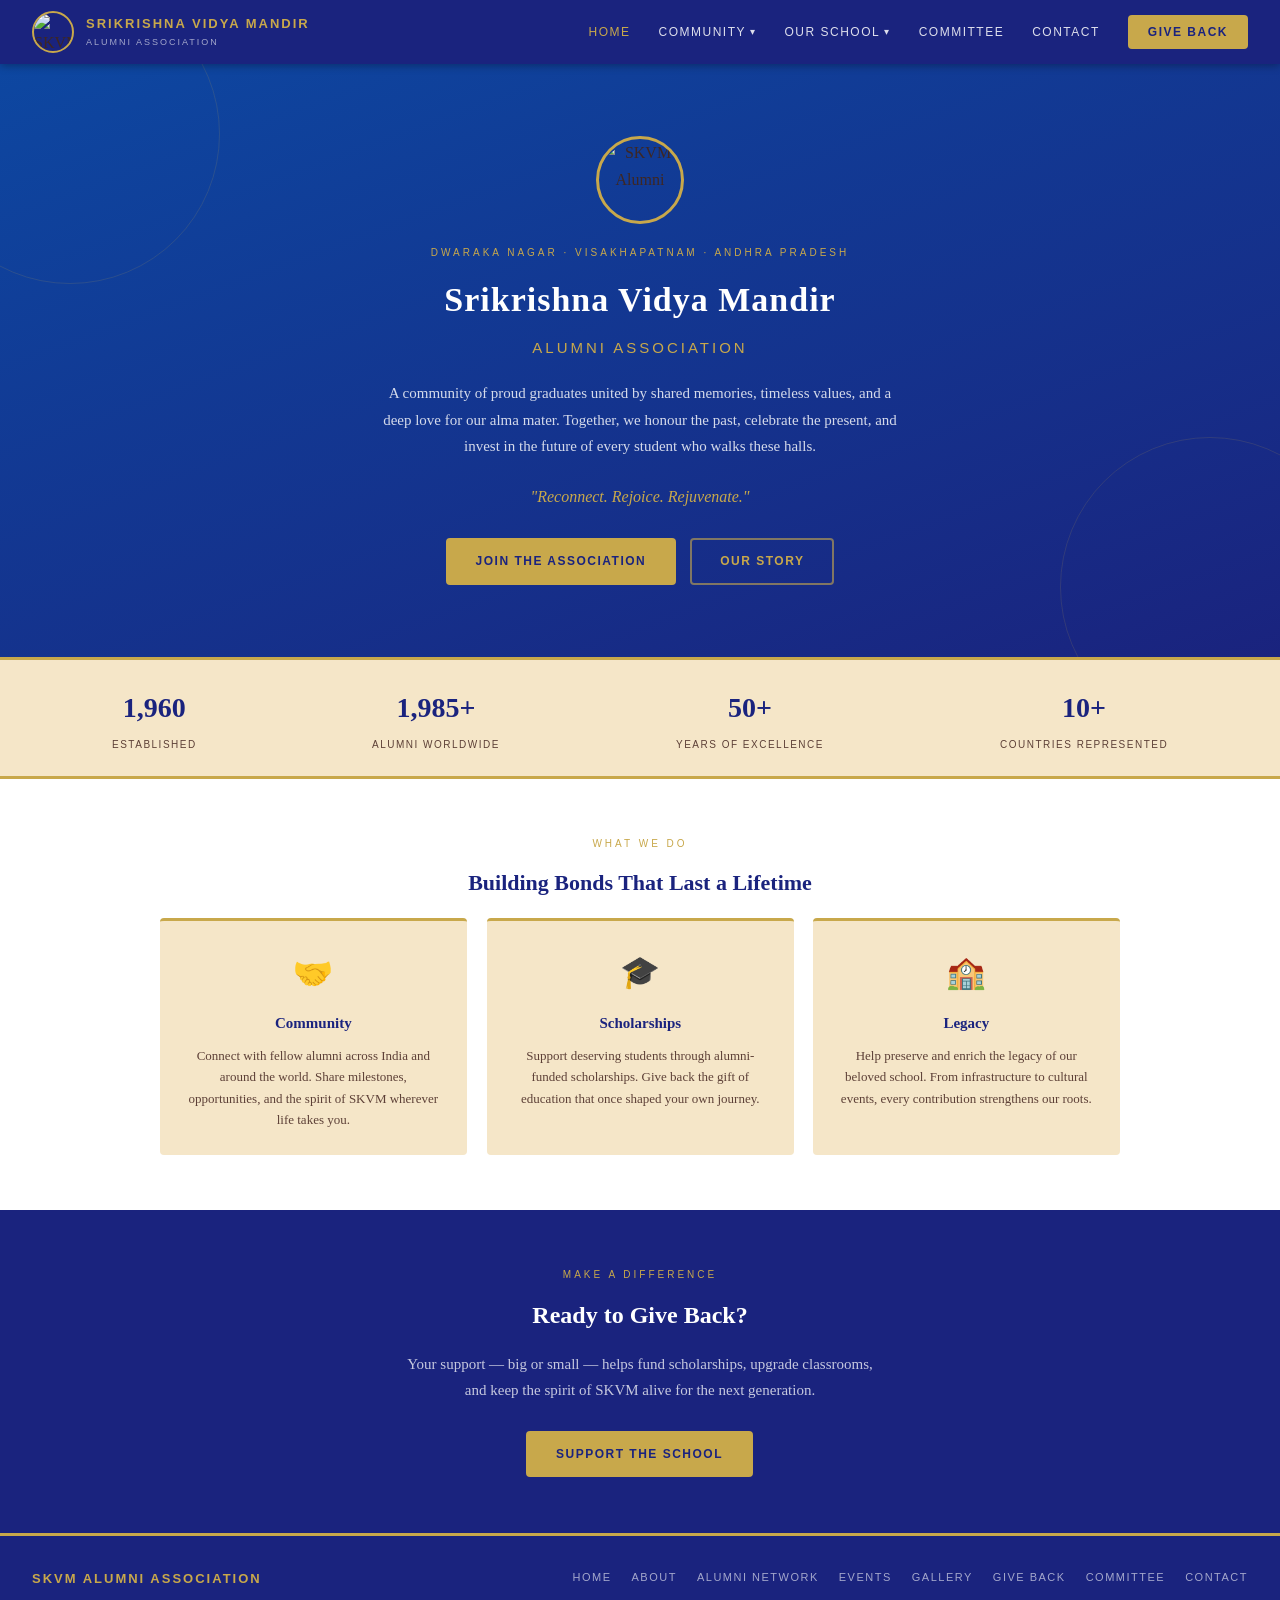
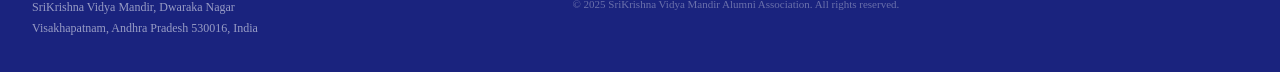
==== index.html @ de0a8acf "discussed changes." ====
<!DOCTYPE html>
<html lang="en">
<head>
  <meta charset="UTF-8">
  <meta name="viewport" content="width=device-width, initial-scale=1.0">
  <title>SKVM Alumni Association | SriKrishna Vidya Mandir</title>
  <meta name="description" content="Official alumni association of Sri T.V.S. Rao SriKrishna Vidya Mandir, Visakhapatnam. Reconnect. Rejoice. Rejuvenate.">
  <link rel="stylesheet" href="css/style.css">
</head>
<body>

  <!-- Navbar -->
  <nav class="navbar">
    <div class="navbar__brand">
      <img src="assets/logo.png" alt="SKVM Alumni Logo" class="navbar__logo">
      <div class="navbar__title">
        <span class="navbar__title-main">Srikrishna Vidya Mandir</span>
        <span class="navbar__title-sub">Alumni Association</span>
      </div>
    </div>
    <input type="checkbox" id="nav-toggle" class="navbar__toggle" hidden>
    <label for="nav-toggle" class="navbar__hamburger" aria-label="Menu">
      <span></span><span></span><span></span>
    </label>
    <div class="navbar__links">
      <a href="index.html" class="active">Home</a>

      <!-- Community dropdown -->
      <div class="navbar__dropdown">
        <input type="checkbox" id="dd-community" class="navbar__dd-toggle" hidden>
        <label for="dd-community" class="navbar__dd-label">Community <span class="navbar__caret">▾</span></label>
        <div class="navbar__dd-menu">
          <a href="alumni-network.html">Alumni Network</a>
          <a href="events.html">Events</a>
        </div>
      </div>

      <!-- Our School dropdown -->
      <div class="navbar__dropdown">
        <input type="checkbox" id="dd-school" class="navbar__dd-toggle" hidden>
        <label for="dd-school" class="navbar__dd-label">Our School <span class="navbar__caret">▾</span></label>
        <div class="navbar__dd-menu">
          <a href="about.html">About Us</a>
          <a href="gallery.html">Gallery</a>
        </div>
      </div>

      <a href="committee.html">Committee</a>
      <a href="contact.html">Contact</a>
      <a href="give-back.html" class="navbar__cta">Give Back</a>
    </div>
  </nav>

  <!-- Hero -->
  <section class="hero">
    <img src="assets/logo.png" alt="SKVM Alumni" class="hero__logo">
    <p class="hero__eyebrow">Dwaraka Nagar · Visakhapatnam · Andhra Pradesh</p>
    <h1 class="hero__title">Srikrishna Vidya Mandir</h1>
    <p class="hero__subtitle">Alumni Association</p>
    <p class="hero__body">
      A community of proud graduates united by shared memories, timeless values, and a deep love for our alma mater.
      Together, we honour the past, celebrate the present, and invest in the future of every student who walks these halls.
    </p>
    <p class="hero__tagline">"Reconnect. Rejoice. Rejuvenate."</p>
    <div class="hero__actions">
      <a href="https://forms.gle/xMCXPgRFV3sUrJn76" target="_blank" rel="noopener noreferrer" class="btn btn--gold">Join the Association</a>
      <a href="about.html" class="btn btn--outline">Our Story</a>
    </div>
  </section>

  <!-- Stats Bar -->
  <div class="stats-bar" data-anim-stagger="90">
    <div class="stats-bar__item">
      <div class="stats-bar__number" data-count>1975</div>
      <div class="stats-bar__label">Established</div>
    </div>
    <div class="stats-bar__item">
      <div class="stats-bar__number" data-count>2000+</div>
      <div class="stats-bar__label">Alumni Worldwide</div>
    </div>
    <div class="stats-bar__item">
      <div class="stats-bar__number" data-count>50+</div>
      <div class="stats-bar__label">Years of Excellence</div>
    </div>
    <div class="stats-bar__item">
      <div class="stats-bar__number" data-count>10+</div>
      <div class="stats-bar__label">Countries Represented</div>
    </div>
  </div>

  <!-- Feature Cards -->
  <section class="section section--white">
    <p class="section__eyebrow" style="text-align:center;" data-anim>What We Do</p>
    <h2 class="section__title" style="text-align:center; max-width:none;" data-anim>Building Bonds That Last a Lifetime</h2>
    <div class="cards-grid cards-grid--3" style="max-width:960px; margin:0 auto;" data-anim-stagger="100">
      <div class="card" style="text-align:center;">
        <div class="card__icon">🤝</div>
        <h3 class="card__title">Community</h3>
        <p class="card__body">Connect with fellow alumni across India and around the world. Share milestones, opportunities, and the spirit of SKVM wherever life takes you.</p>
      </div>
      <div class="card" style="text-align:center;">
        <div class="card__icon">🎓</div>
        <h3 class="card__title">Scholarships</h3>
        <p class="card__body">Support deserving students through alumni-funded scholarships. Give back the gift of education that once shaped your own journey.</p>
      </div>
      <div class="card" style="text-align:center;">
        <div class="card__icon">🏫</div>
        <h3 class="card__title">Legacy</h3>
        <p class="card__body">Help preserve and enrich the legacy of our beloved school. From infrastructure to cultural events, every contribution strengthens our roots.</p>
      </div>
    </div>
  </section>

  <!-- Call to Action Banner -->
  <section class="section section--navy" style="text-align:center;" data-anim-stagger="80">
    <p class="hero__eyebrow" style="margin-bottom:12px;">Make a Difference</p>
    <h2 style="color:#fff; font-size:24px; margin-bottom:16px;">Ready to Give Back?</h2>
    <p style="color:rgba(255,255,255,0.75); max-width:480px; margin:0 auto 28px; font-size:15px;">
      Your support — big or small — helps fund scholarships, upgrade classrooms, and keep the spirit of SKVM alive for the next generation.
    </p>
    <a href="give-back.html" class="btn btn--gold">Support the School</a>
  </section>

  <!-- Footer -->
  <footer class="footer">
    <div>
      <div class="footer__brand-name">SKVM Alumni Association</div>
      <div class="footer__address">
        SriKrishna Vidya Mandir, Dwaraka Nagar<br>
        Visakhapatnam, Andhra Pradesh 530016, India
      </div>
    </div>
    <div>
      <div class="footer__links">
        <a href="index.html">Home</a>
        <a href="about.html">About</a>
        <a href="alumni-network.html">Alumni Network</a>
        <a href="events.html">Events</a>
        <a href="gallery.html">Gallery</a>
        <a href="give-back.html">Give Back</a>
        <a href="committee.html">Committee</a>
        <a href="contact.html">Contact</a>
      </div>
      <div class="footer__copy">© 2025 SriKrishna Vidya Mandir Alumni Association. All rights reserved.</div>
    </div>
  </footer>

  <script src="assets/animate.js" defer></script>
</body>
</html>
---- css/style.css ----
/* SKVM Alumni Association — Shared Stylesheet */

/* ── Reset & Base ── */
*, *::before, *::after { box-sizing: border-box; margin: 0; padding: 0; }

html { font-size: 16px; scroll-behavior: smooth; }

body {
  font-family: Georgia, 'Times New Roman', serif;
  color: #3e2723;
  background: #fff;
  line-height: 1.7;
}

img { max-width: 100%; display: block; }
a { text-decoration: none; color: inherit; }
ul { list-style: none; }

/* ── Design Tokens ── */
:root {
  --blue-dark:  #1a237e;
  --blue-mid:   #0d47a1;
  --gold:       #c8a84b;
  --parchment:  #f5e6c8;
  --brown:      #3e2723;
  --brown-mid:  #5d4037;
  --white:      #ffffff;
  --nav-font:   'Trebuchet MS', Arial, sans-serif;
}

/* ── Navbar ── */
.navbar {
  background: var(--blue-dark);
  padding: 0 32px;
  height: 64px;
  display: flex;
  align-items: center;
  justify-content: space-between;
  position: sticky;
  top: 0;
  z-index: 100;
  box-shadow: 0 2px 8px rgba(0,0,0,0.3);
}

.navbar__brand {
  display: flex;
  align-items: center;
  gap: 12px;
}

.navbar__logo {
  width: 42px;
  height: 42px;
  border-radius: 50%;
  border: 2px solid var(--gold);
  object-fit: cover;
}

.navbar__title {
  display: flex;
  flex-direction: column;
}

.navbar__title-main {
  font-family: var(--nav-font);
  font-weight: 800;
  font-size: 13px;
  letter-spacing: 2px;
  text-transform: uppercase;
  color: var(--gold);
}

.navbar__title-sub {
  font-family: var(--nav-font);
  font-size: 9px;
  letter-spacing: 2px;
  text-transform: uppercase;
  color: rgba(255,255,255,0.6);
}

.navbar__links {
  display: flex;
  align-items: center;
  gap: 28px;
}

.navbar__links a {
  font-family: var(--nav-font);
  font-size: 12px;
  letter-spacing: 1.5px;
  text-transform: uppercase;
  color: rgba(255,255,255,0.85);
  transition: color 0.2s;
}

.navbar__links a:hover,
.navbar__links a.active {
  color: var(--gold);
}

.navbar__cta {
  background: var(--gold);
  color: var(--blue-dark) !important;
  padding: 7px 20px;
  border-radius: 4px;
  font-weight: 700 !important;
}

.navbar__cta:hover {
  background: #d4b05a;
  color: var(--blue-dark) !important;
}

/* ── Navbar Dropdowns (desktop) ── */
.navbar__dropdown {
  position: relative;
  display: flex;
  align-items: center;
}

.navbar__dd-toggle { display: none; }

.navbar__dd-label {
  font-family: var(--nav-font);
  font-size: 12px;
  letter-spacing: 1.5px;
  text-transform: uppercase;
  color: rgba(255,255,255,0.85);
  cursor: pointer;
  display: flex;
  align-items: center;
  gap: 4px;
  transition: color 0.2s;
  user-select: none;
}

.navbar__dd-label:hover,
.navbar__dd-label--active {
  color: var(--gold);
}

.navbar__caret {
  font-size: 10px;
  transition: transform 0.2s;
}

.navbar__dd-menu {
  display: none;
  position: absolute;
  top: 100%;
  left: 50%;
  transform: translateX(-50%);
  background: transparent;
  padding-top: 16px;
  z-index: 200;
  min-width: 160px;
}

.navbar__dd-menu::before {
  content: '';
  position: absolute;
  top: 16px;
  left: 0;
  right: 0;
  bottom: 0;
  background: var(--blue-dark);
  border: 1px solid rgba(200,168,75,0.25);
  border-radius: 6px;
  box-shadow: 0 8px 24px rgba(0,0,0,0.4);
  z-index: -1;
}

.navbar__dd-menu a {
  display: block;
  padding: 10px 20px;
  font-family: var(--nav-font);
  font-size: 12px;
  letter-spacing: 1px;
  text-transform: uppercase;
  color: rgba(255,255,255,0.85) !important;
  transition: background 0.15s, color 0.15s;
  white-space: nowrap;
}

.navbar__dd-menu a:hover {
  background: rgba(200,168,75,0.12);
  color: var(--gold) !important;
}

/* Show dropdown on hover (desktop) */
.navbar__dropdown:hover .navbar__dd-menu {
  display: block;
}

.navbar__dropdown:hover .navbar__caret {
  transform: rotate(180deg);
}

/* CSS-only hamburger */
.navbar__toggle { display: none; }
.navbar__hamburger {
  display: none;
  flex-direction: column;
  gap: 5px;
  cursor: pointer;
}
.navbar__hamburger span {
  display: block;
  width: 24px;
  height: 2px;
  background: var(--gold);
  border-radius: 2px;
  transition: all 0.3s;
}

/* ── Page Hero ── */
.hero {
  background: linear-gradient(160deg, var(--blue-mid) 0%, var(--blue-dark) 100%);
  padding: 72px 32px;
  text-align: center;
  position: relative;
  overflow: hidden;
}

/* Mandala corner decorations */
.hero::before,
.hero::after {
  content: '';
  position: absolute;
  border-radius: 50%;
  border: 1px solid rgba(200,168,75,0.15);
}
.hero::before {
  width: 300px; height: 300px;
  top: -80px; left: -80px;
}
.hero::after {
  width: 300px; height: 300px;
  bottom: -80px; right: -80px;
}

.hero__logo {
  width: 88px;
  height: 88px;
  border-radius: 50%;
  border: 3px solid var(--gold);
  margin: 0 auto 20px;
  object-fit: cover;
}

.hero__eyebrow {
  font-family: var(--nav-font);
  font-size: 10px;
  letter-spacing: 3px;
  text-transform: uppercase;
  color: var(--gold);
  margin-bottom: 10px;
}

.hero__title {
  font-size: clamp(22px, 4vw, 34px);
  font-weight: 900;
  color: #fff;
  letter-spacing: 1px;
  margin-bottom: 6px;
}

.hero__subtitle {
  font-family: var(--nav-font);
  font-size: 15px;
  letter-spacing: 3px;
  text-transform: uppercase;
  color: var(--gold);
  margin-bottom: 20px;
}

.hero__body {
  color: rgba(255,255,255,0.82);
  font-size: 15px;
  max-width: 520px;
  margin: 0 auto 24px;
  line-height: 1.75;
}

.hero__tagline {
  font-style: italic;
  color: var(--gold);
  font-size: 16px;
  margin-bottom: 28px;
}

.hero__actions {
  display: flex;
  justify-content: center;
  gap: 14px;
  flex-wrap: wrap;
}

/* Page sub-hero (inner pages) */
.page-hero {
  background: linear-gradient(90deg, var(--blue-mid) 0%, var(--blue-dark) 100%);
  padding: 48px 32px;
  text-align: center;
  position: relative;
  overflow: hidden;
}
.page-hero::before {
  content: '';
  position: absolute;
  width: 200px; height: 200px;
  border-radius: 50%;
  border: 1px solid rgba(200,168,75,0.12);
  top: -60px; right: -60px;
}
.page-hero__eyebrow {
  font-family: var(--nav-font);
  font-size: 10px;
  letter-spacing: 3px;
  text-transform: uppercase;
  color: var(--gold);
  margin-bottom: 10px;
}
.page-hero__title {
  font-size: 28px;
  font-weight: 900;
  color: #fff;
}
.page-hero__subtitle {
  color: rgba(255,255,255,0.7);
  font-size: 14px;
  margin-top: 8px;
}

/* ── Buttons ── */
.btn {
  display: inline-block;
  font-family: var(--nav-font);
  font-size: 12px;
  letter-spacing: 1.5px;
  text-transform: uppercase;
  padding: 11px 28px;
  border-radius: 4px;
  font-weight: 700;
  cursor: pointer;
  transition: opacity 0.2s, background 0.2s;
}
.btn--gold {
  background: var(--gold);
  color: var(--blue-dark);
  border: 2px solid var(--gold);
}
.btn--gold:hover { background: #d4b05a; border-color: #d4b05a; }
.btn--outline {
  background: transparent;
  color: var(--gold);
  border: 2px solid rgba(200,168,75,0.6);
}
.btn--outline:hover { border-color: var(--gold); }
.btn--navy {
  background: var(--blue-dark);
  color: var(--gold);
  border: 2px solid var(--blue-dark);
}

/* ── Gold Divider ── */
.gold-divider {
  border: none;
  border-top: 3px solid var(--gold);
  margin: 0;
}

/* ── Stats Bar ── */
.stats-bar {
  background: var(--parchment);
  border-top: 3px solid var(--gold);
  border-bottom: 3px solid var(--gold);
  padding: 24px 32px;
  display: flex;
  justify-content: space-around;
  text-align: center;
  flex-wrap: wrap;
  gap: 16px;
}
.stats-bar__item {}
.stats-bar__number {
  font-size: 28px;
  font-weight: 800;
  color: var(--blue-dark);
  font-family: Georgia, serif;
}
.stats-bar__label {
  font-family: var(--nav-font);
  font-size: 10px;
  letter-spacing: 1.5px;
  text-transform: uppercase;
  color: var(--brown-mid);
  margin-top: 4px;
}

/* ── Section wrapper ── */
.section {
  padding: 56px 32px;
}
.section--parchment { background: var(--parchment); }
.section--white { background: var(--white); }
.section--navy { background: var(--blue-dark); }

.section__eyebrow {
  font-family: var(--nav-font);
  font-size: 10px;
  letter-spacing: 3px;
  text-transform: uppercase;
  color: var(--gold);
  margin-bottom: 12px;
}
.section__title {
  font-size: 22px;
  font-weight: 800;
  color: var(--blue-dark);
  margin-bottom: 16px;
}
.section__intro {
  color: var(--brown);
  font-size: 15px;
  max-width: 640px;
  margin-bottom: 32px;
  line-height: 1.75;
}

/* ── Cards ── */
.cards-grid {
  display: grid;
  gap: 20px;
}
.cards-grid--3 { grid-template-columns: repeat(3, 1fr); }
.cards-grid--2 { grid-template-columns: repeat(2, 1fr); }
.cards-grid--4 { grid-template-columns: repeat(4, 1fr); }

.card {
  background: var(--parchment);
  border-top: 3px solid var(--gold);
  border-radius: 4px;
  padding: 24px;
}
.card--white { background: var(--white); }
.card--navy  { background: var(--blue-dark); }

.card__icon { font-size: 32px; margin-bottom: 12px; }
.card__title {
  font-size: 15px;
  font-weight: 700;
  color: var(--blue-dark);
  margin-bottom: 8px;
}
.card--navy .card__title { color: var(--gold); }
.card__body {
  font-size: 13px;
  line-height: 1.65;
  color: var(--brown-mid);
}
.card--navy .card__body { color: rgba(255,255,255,0.8); }

/* Info card (small stat card) */
.info-card {
  background: var(--white);
  border-left: 3px solid var(--gold);
  padding: 14px 16px;
  border-radius: 2px;
}
.info-card__label {
  font-family: var(--nav-font);
  font-size: 9px;
  letter-spacing: 2px;
  text-transform: uppercase;
  color: var(--gold);
  margin-bottom: 6px;
}
.info-card__value {
  font-size: 15px;
  font-weight: 700;
  color: var(--blue-dark);
}

/* ── Two-col layout ── */
.two-col {
  display: grid;
  grid-template-columns: 1fr 1fr;
  gap: 40px;
  align-items: start;
}
.four-mini {
  display: grid;
  grid-template-columns: 1fr 1fr;
  gap: 12px;
}

/* ── Donation tiers ── */
.tier-card {
  border: 2px solid var(--gold);
  border-radius: 6px;
  padding: 28px 20px;
  text-align: center;
  background: var(--white);
}
.tier-card--featured {
  background: var(--blue-dark);
}
.tier-card__amount {
  font-size: 28px;
  font-weight: 800;
  color: var(--blue-dark);
  font-family: Georgia, serif;
}
.tier-card--featured .tier-card__amount { color: var(--gold); }
.tier-card__desc {
  font-size: 13px;
  color: var(--brown-mid);
  margin-top: 6px;
}
.tier-card--featured .tier-card__desc { color: rgba(255,255,255,0.75); }
.tier-card__badge {
  display: inline-block;
  background: var(--gold);
  color: var(--blue-dark);
  font-family: var(--nav-font);
  font-size: 9px;
  letter-spacing: 1.5px;
  text-transform: uppercase;
  padding: 3px 10px;
  border-radius: 20px;
  font-weight: 700;
  margin-bottom: 12px;
}

/* ── Contact Form ── */
.form { display: flex; flex-direction: column; gap: 14px; }
.form__group { display: flex; flex-direction: column; gap: 6px; }
.form__label {
  font-family: var(--nav-font);
  font-size: 10px;
  letter-spacing: 2px;
  text-transform: uppercase;
  color: var(--gold);
}
.form__input,
.form__textarea {
  background: var(--white);
  border: 1.5px solid var(--gold);
  border-radius: 4px;
  padding: 10px 14px;
  font-family: Georgia, serif;
  font-size: 14px;
  color: var(--brown);
  outline: none;
  transition: border-color 0.2s;
}
.form__input:focus,
.form__textarea:focus { border-color: var(--blue-dark); }
.form__textarea { height: 120px; resize: vertical; }

/* ── Address block ── */
.address-block {
  display: flex;
  flex-direction: column;
  gap: 12px;
}
.address-block__item {
  display: flex;
  gap: 12px;
  align-items: flex-start;
  font-size: 14px;
  color: var(--brown);
  line-height: 1.6;
}
.address-block__icon {
  font-size: 18px;
  flex-shrink: 0;
  margin-top: 1px;
}

/* ── Footer ── */
.footer {
  background: var(--blue-dark);
  border-top: 3px solid var(--gold);
  padding: 32px;
  display: flex;
  justify-content: space-between;
  align-items: flex-start;
  gap: 24px;
  flex-wrap: wrap;
}
.footer__brand-name {
  font-family: var(--nav-font);
  font-size: 13px;
  font-weight: 700;
  letter-spacing: 2px;
  text-transform: uppercase;
  color: var(--gold);
  margin-bottom: 6px;
}
.footer__address {
  color: rgba(255,255,255,0.55);
  font-size: 12px;
  line-height: 1.8;
}
.footer__links {
  display: flex;
  gap: 20px;
  flex-wrap: wrap;
}
.footer__links a {
  font-family: var(--nav-font);
  font-size: 11px;
  letter-spacing: 1.5px;
  text-transform: uppercase;
  color: rgba(255,255,255,0.6);
  transition: color 0.2s;
}
.footer__links a:hover { color: var(--gold); }
.footer__copy {
  color: rgba(255,255,255,0.35);
  font-size: 11px;
  margin-top: 8px;
}

/* ── Responsive ── */
@media (max-width: 768px) {
  .navbar { padding: 0 20px; }

  .navbar__links { display: none; flex-direction: column; gap: 0; }
  .navbar__hamburger { display: flex; }
  .navbar__toggle:checked ~ .navbar__links {
    display: flex;
    position: absolute;
    top: 64px; left: 0; right: 0;
    background: var(--blue-dark);
    padding: 16px 20px;
    gap: 0;
  }
  .navbar__toggle:checked ~ .navbar__links a {
    padding: 12px 0;
    border-bottom: 1px solid rgba(255,255,255,0.08);
    display: block;
  }

  /* Mobile dropdowns as accordion */
  .navbar__dropdown {
    flex-direction: column;
    align-items: flex-start;
    width: 100%;
  }

  .navbar__dd-label {
    padding: 12px 0;
    border-bottom: 1px solid rgba(255,255,255,0.08);
    width: 100%;
    justify-content: space-between;
  }

  .navbar__dd-menu {
    position: static;
    transform: none;
    background: transparent;
    border: none;
    box-shadow: none;
    padding: 0 0 0 16px;
    min-width: unset;
    width: 100%;
  }

  .navbar__dd-toggle:checked ~ .navbar__dd-menu {
    display: block;
  }

  .navbar__dd-toggle:checked ~ .navbar__dd-label .navbar__caret {
    transform: rotate(180deg);
  }

  .navbar__dd-menu a {
    padding: 10px 0;
    border-bottom: 1px solid rgba(255,255,255,0.05);
    font-size: 11px;
  }

  .navbar__dropdown:hover .navbar__dd-menu {
    display: none;
  }

  .hero { padding: 48px 20px; }
  .page-hero { padding: 36px 20px; }
  .section { padding: 40px 20px; }

  .cards-grid--3,
  .cards-grid--2,
  .cards-grid--4 { grid-template-columns: 1fr; }

  .two-col { grid-template-columns: 1fr; gap: 28px; }
  .four-mini { grid-template-columns: 1fr 1fr; }

  .stats-bar { gap: 24px; }
  .stats-bar__item { min-width: 100px; }

  .footer {
    flex-direction: column;
    align-items: flex-start;
    gap: 20px;
  }
}

/* ---------- Motion / Reveal ---------- */
[data-anim] {
  opacity: 0;
  transform: translateY(12px);
  transition: opacity 600ms cubic-bezier(0.22, 0.61, 0.36, 1),
              transform 600ms cubic-bezier(0.22, 0.61, 0.36, 1);
  transition-delay: var(--anim-delay, 0ms);
  will-change: opacity, transform;
}
[data-anim].is-visible {
  opacity: 1;
  transform: none;
}
[data-anim="fade"] { transform: none; }
[data-anim="scale"] { transform: translateY(12px) scale(0.98); }
[data-anim="scale"].is-visible { transform: none; }

/* Hero: sequenced load-in (no observer needed, above the fold) */
.hero > * {
  opacity: 0;
  transform: translateY(14px);
  animation: heroIn 700ms cubic-bezier(0.22, 0.61, 0.36, 1) forwards;
}
.hero > *:nth-child(1) { animation-delay: 80ms; }
.hero > *:nth-child(2) { animation-delay: 180ms; }
.hero > *:nth-child(3) { animation-delay: 280ms; }
.hero > *:nth-child(4) { animation-delay: 380ms; }
.hero > *:nth-child(5) { animation-delay: 480ms; }
.hero > *:nth-child(6) { animation-delay: 580ms; }
.hero > *:nth-child(7) { animation-delay: 680ms; }
@keyframes heroIn {
  to { opacity: 1; transform: none; }
}

/* Buttons: gentle hover lift */
.btn { transition: transform 180ms ease, background-color 180ms ease, border-color 180ms ease, color 180ms ease, box-shadow 180ms ease; }
.btn:hover { transform: translateY(-2px); box-shadow: 0 8px 20px rgba(0,0,0,0.15); }

/* Cards: subtle hover on the shared .card class */
.card { transition: transform 200ms ease, box-shadow 200ms ease, border-color 200ms ease; }
.card:hover { transform: translateY(-3px); box-shadow: 0 10px 28px rgba(0,0,0,0.08); }

/* Stat numbers: crisp scale on reveal */
.stats-bar__number { transition: transform 500ms cubic-bezier(0.22, 0.61, 0.36, 1); }

/* Committee avatar: soft ring pulse on hover */
.member-card__avatar { transition: transform 250ms ease, box-shadow 250ms ease; }
.member-card:hover .member-card__avatar { transform: scale(1.05); box-shadow: 0 0 0 6px rgba(200,168,75,0.18); }

/* Reduced motion */
@media (prefers-reduced-motion: reduce) {
  [data-anim] { opacity: 1 !important; transform: none !important; transition: none !important; }
  .hero > * { animation: none !important; opacity: 1 !important; transform: none !important; }
  .btn:hover, .card:hover, .member-card:hover .member-card__avatar { transform: none !important; box-shadow: none !important; }
}
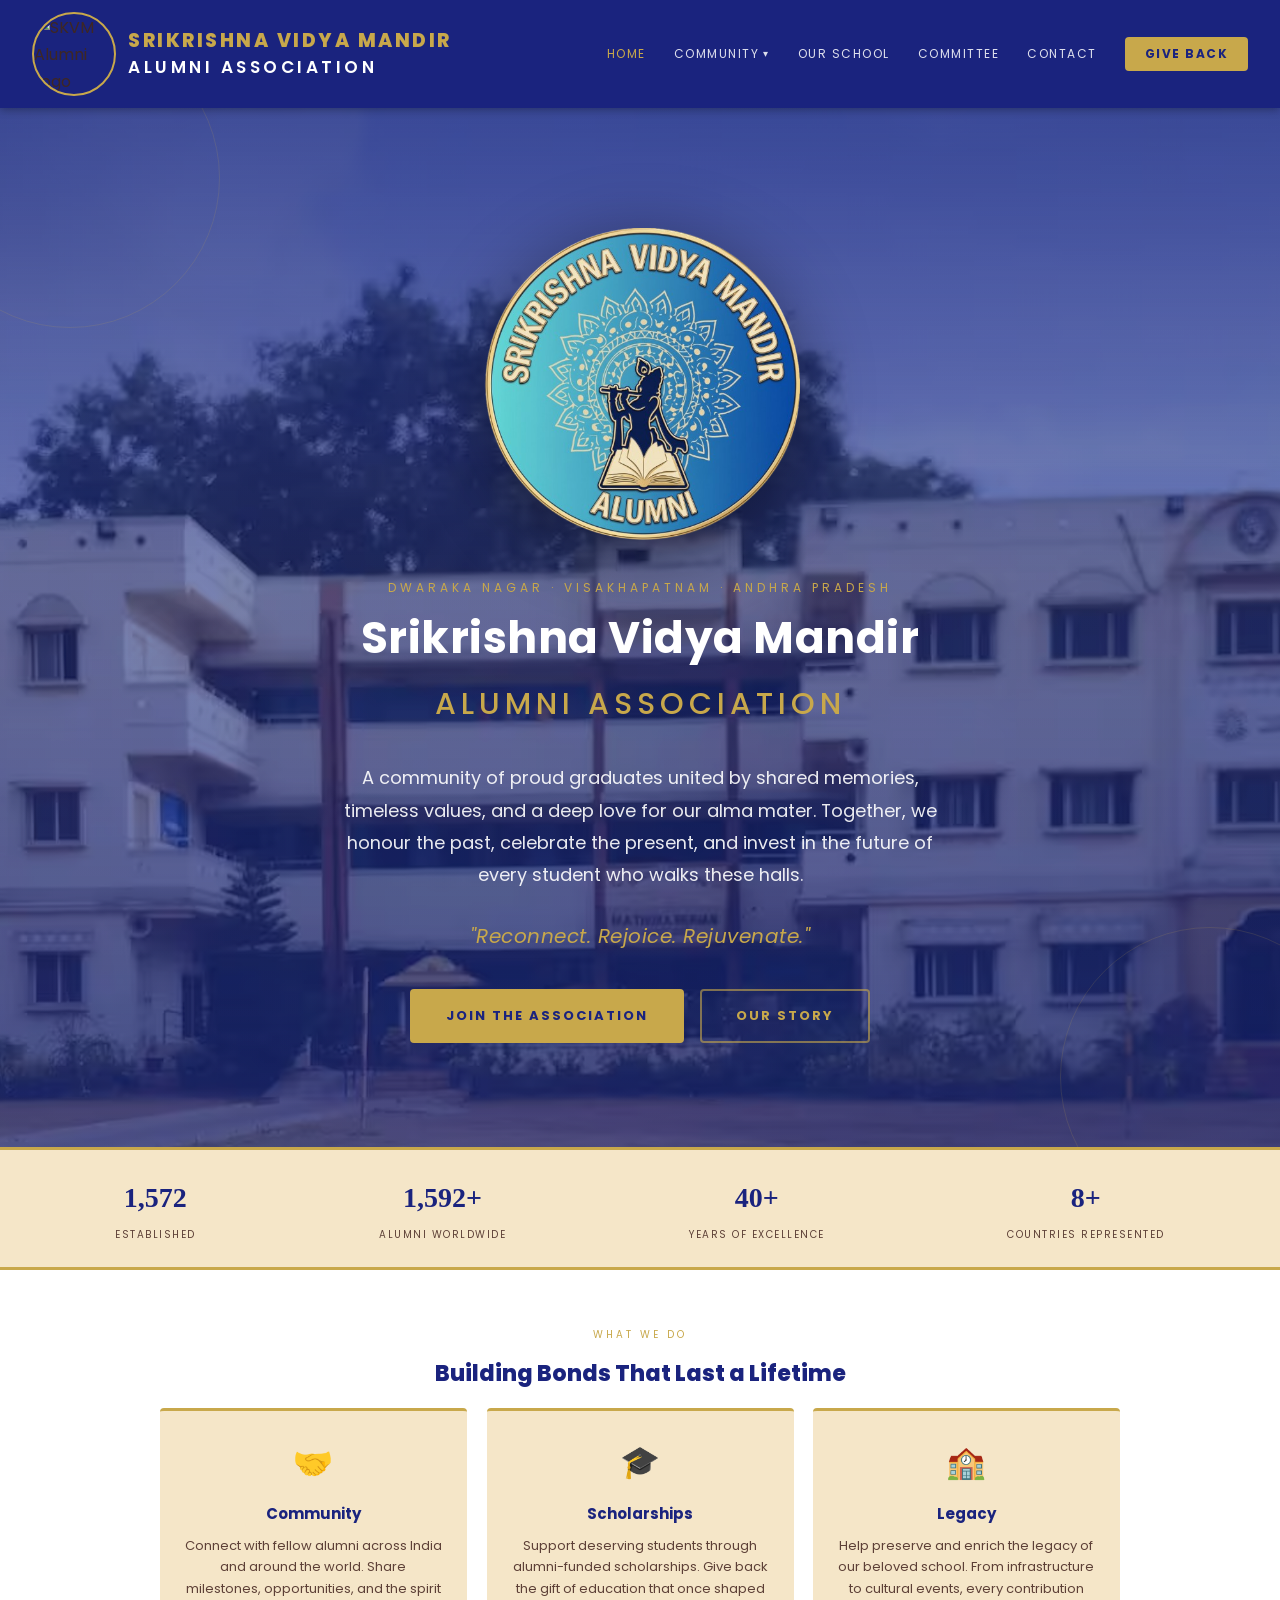
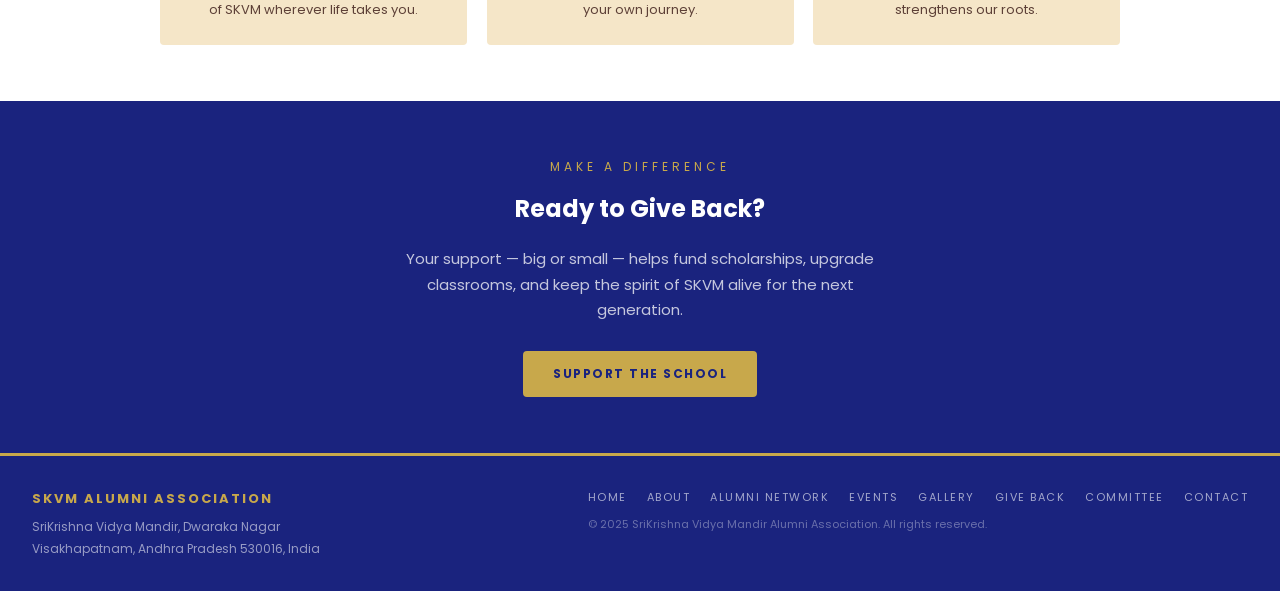
==== commit 86d2e900: "changed design and added social media handlers for school and updated the fonts" ====
--- a/index.html
+++ b/index.html
@@ -5,6 +5,9 @@
   <meta name="viewport" content="width=device-width, initial-scale=1.0">
   <title>SKVM Alumni Association | SriKrishna Vidya Mandir</title>
   <meta name="description" content="Official alumni association of Sri T.V.S. Rao SriKrishna Vidya Mandir, Visakhapatnam. Reconnect. Rejoice. Rejuvenate.">
+  <link rel="preconnect" href="https://fonts.googleapis.com">
+  <link rel="preconnect" href="https://fonts.gstatic.com" crossorigin>
+  <link rel="stylesheet" href="https://fonts.googleapis.com/css2?family=Poppins:ital,wght@0,300;0,400;0,500;0,600;0,700;0,800;1,400;1,600&display=swap">
   <link rel="stylesheet" href="css/style.css">
 </head>
 <body>
@@ -32,18 +35,11 @@
         <div class="navbar__dd-menu">
           <a href="alumni-network.html">Alumni Network</a>
           <a href="events.html">Events</a>
+                <a href="gallery.html">Gallery</a>
         </div>
       </div>
 
-      <!-- Our School dropdown -->
-      <div class="navbar__dropdown">
-        <input type="checkbox" id="dd-school" class="navbar__dd-toggle" hidden>
-        <label for="dd-school" class="navbar__dd-label">Our School <span class="navbar__caret">▾</span></label>
-        <div class="navbar__dd-menu">
-          <a href="about.html">About Us</a>
-          <a href="gallery.html">Gallery</a>
-        </div>
-      </div>
+      <a href="about.html">Our School</a>
 
       <a href="committee.html">Committee</a>
       <a href="contact.html">Contact</a>
@@ -53,7 +49,7 @@
 
   <!-- Hero -->
   <section class="hero">
-    <img src="assets/logo.png" alt="SKVM Alumni" class="hero__logo">
+    <img src="assets/logo-hero.png" alt="SKVM Alumni" class="hero__logo">
     <p class="hero__eyebrow">Dwaraka Nagar · Visakhapatnam · Andhra Pradesh</p>
     <h1 class="hero__title">Srikrishna Vidya Mandir</h1>
     <p class="hero__subtitle">Alumni Association</p>
--- a/css/style.css
+++ b/css/style.css
@@ -6,7 +6,7 @@
 html { font-size: 16px; scroll-behavior: smooth; }
 
 body {
-  font-family: Georgia, 'Times New Roman', serif;
+  font-family: 'Poppins', -apple-system, 'Segoe UI', sans-serif;
   color: #3e2723;
   background: #fff;
   line-height: 1.7;
@@ -25,14 +25,14 @@
   --brown:      #3e2723;
   --brown-mid:  #5d4037;
   --white:      #ffffff;
-  --nav-font:   'Trebuchet MS', Arial, sans-serif;
+  --nav-font:   'Poppins', -apple-system, 'Segoe UI', sans-serif;
 }
 
 /* ── Navbar ── */
 .navbar {
   background: var(--blue-dark);
   padding: 0 32px;
-  height: 64px;
+  height: 108px;
   display: flex;
   align-items: center;
   justify-content: space-between;
@@ -49,8 +49,8 @@
 }
 
 .navbar__logo {
-  width: 42px;
-  height: 42px;
+  width: 84px;
+  height: 84px;
   border-radius: 50%;
   border: 2px solid var(--gold);
   object-fit: cover;
@@ -64,18 +64,22 @@
 .navbar__title-main {
   font-family: var(--nav-font);
   font-weight: 800;
-  font-size: 13px;
-  letter-spacing: 2px;
-  text-transform: uppercase;
-  color: var(--gold);
+  font-size: 19px;
+  letter-spacing: 2.5px;
+  text-transform: uppercase;
+  color: var(--gold);
+  line-height: 1.2;
 }
 
 .navbar__title-sub {
   font-family: var(--nav-font);
-  font-size: 9px;
-  letter-spacing: 2px;
-  text-transform: uppercase;
-  color: rgba(255,255,255,0.6);
+  font-weight: 600;
+  font-size: 17px;
+  letter-spacing: 3.5px;
+  text-transform: uppercase;
+  color: #ffffff;
+  line-height: 1.3;
+  margin-top: 4px;
 }
 
 .navbar__links {
@@ -215,12 +219,16 @@
 
 /* ── Page Hero ── */
 .hero {
-  background: linear-gradient(160deg, var(--blue-mid) 0%, var(--blue-dark) 100%);
-  padding: 72px 32px;
+  background:
+    linear-gradient(180deg, rgba(23, 40, 131, 0.72) 0%, rgba(23, 40, 131, 0.32) 45%, rgba(23, 40, 131, 0.55) 100%),
+    linear-gradient(rgba(23, 40, 131, 0.38), rgba(23, 40, 131, 0.38)),
+    url('../assets/school-building.jpg') center/cover no-repeat #172883;
+  padding: 120px 32px 104px;
   text-align: center;
   position: relative;
   overflow: hidden;
 }
+.hero > * { position: relative; z-index: 1; }
 
 /* Mandala corner decorations */
 .hero::before,
@@ -240,60 +248,68 @@
 }
 
 .hero__logo {
-  width: 88px;
-  height: 88px;
-  border-radius: 50%;
-  border: 3px solid var(--gold);
-  margin: 0 auto 20px;
-  object-fit: cover;
+  width: clamp(220px, 34vw, 320px);
+  height: auto;
+  margin: 0 auto 32px;
+  display: block;
+  filter: drop-shadow(0 12px 36px rgba(0,0,0,0.4));
 }
 
 .hero__eyebrow {
   font-family: var(--nav-font);
-  font-size: 10px;
-  letter-spacing: 3px;
-  text-transform: uppercase;
-  color: var(--gold);
-  margin-bottom: 10px;
+  font-size: 12px;
+  letter-spacing: 4px;
+  text-transform: uppercase;
+  color: var(--gold);
+  margin-bottom: 14px;
 }
 
 .hero__title {
-  font-size: clamp(22px, 4vw, 34px);
-  font-weight: 900;
+  font-family: 'Poppins', -apple-system, sans-serif;
+  font-size: clamp(30px, 4.6vw, 44px);
+  font-weight: 700;
   color: #fff;
-  letter-spacing: 1px;
-  margin-bottom: 6px;
+  letter-spacing: 0.5px;
+  margin-bottom: 14px;
+  line-height: 1.2;
 }
 
 .hero__subtitle {
-  font-family: var(--nav-font);
-  font-size: 15px;
-  letter-spacing: 3px;
-  text-transform: uppercase;
-  color: var(--gold);
-  margin-bottom: 20px;
+  font-family: 'Poppins', -apple-system, sans-serif;
+  font-size: clamp(22px, 2.4vw, 30px);
+  font-weight: 500;
+  letter-spacing: 5px;
+  text-transform: uppercase;
+  color: var(--gold);
+  margin-bottom: 32px;
 }
 
 .hero__body {
-  color: rgba(255,255,255,0.82);
-  font-size: 15px;
-  max-width: 520px;
-  margin: 0 auto 24px;
-  line-height: 1.75;
+  color: rgba(255,255,255,0.9);
+  font-size: clamp(15px, 1.4vw, 18px);
+  max-width: 620px;
+  margin: 0 auto 28px;
+  line-height: 1.8;
 }
 
 .hero__tagline {
   font-style: italic;
   color: var(--gold);
-  font-size: 16px;
-  margin-bottom: 28px;
+  font-size: clamp(17px, 1.6vw, 20px);
+  margin-bottom: 36px;
+  letter-spacing: 0.5px;
 }
 
 .hero__actions {
   display: flex;
   justify-content: center;
-  gap: 14px;
+  gap: 16px;
   flex-wrap: wrap;
+}
+.hero__actions .btn {
+  font-size: 13px;
+  letter-spacing: 2px;
+  padding: 14px 34px;
 }
 
 /* Page sub-hero (inner pages) */
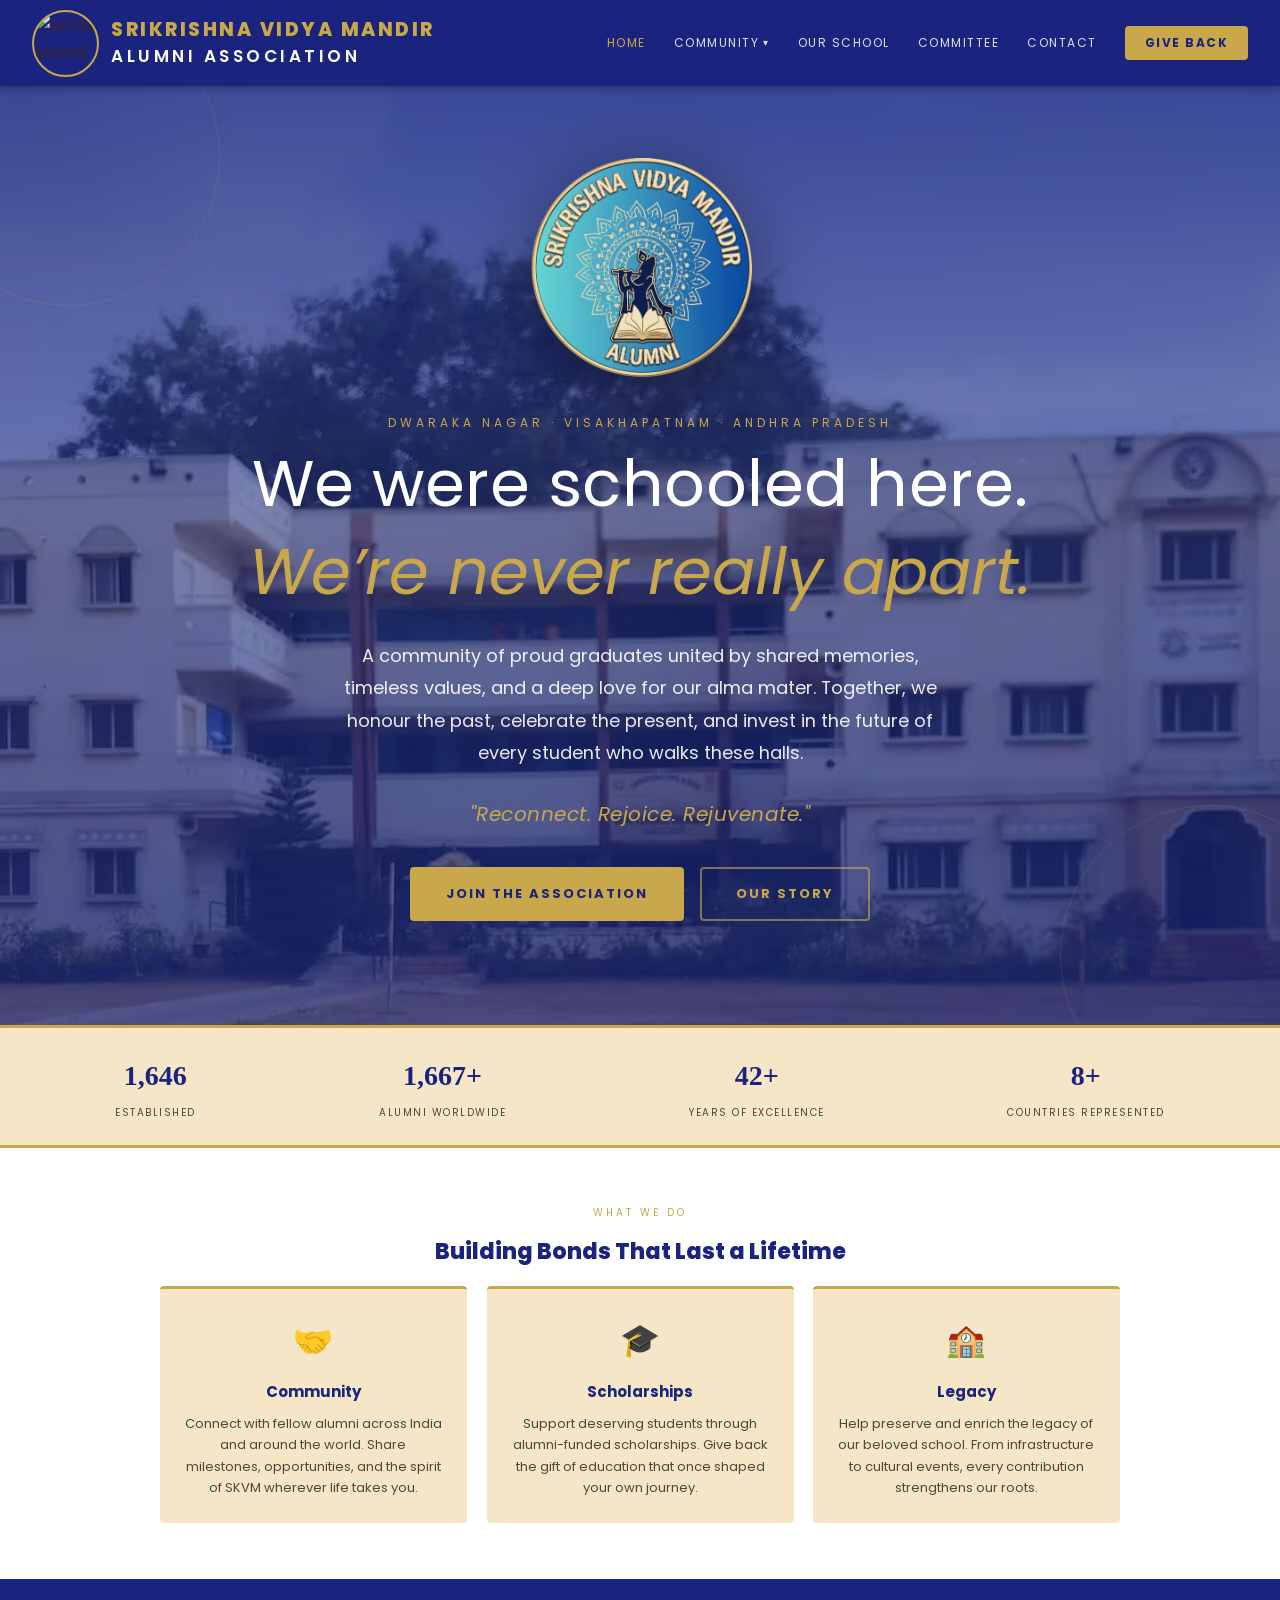
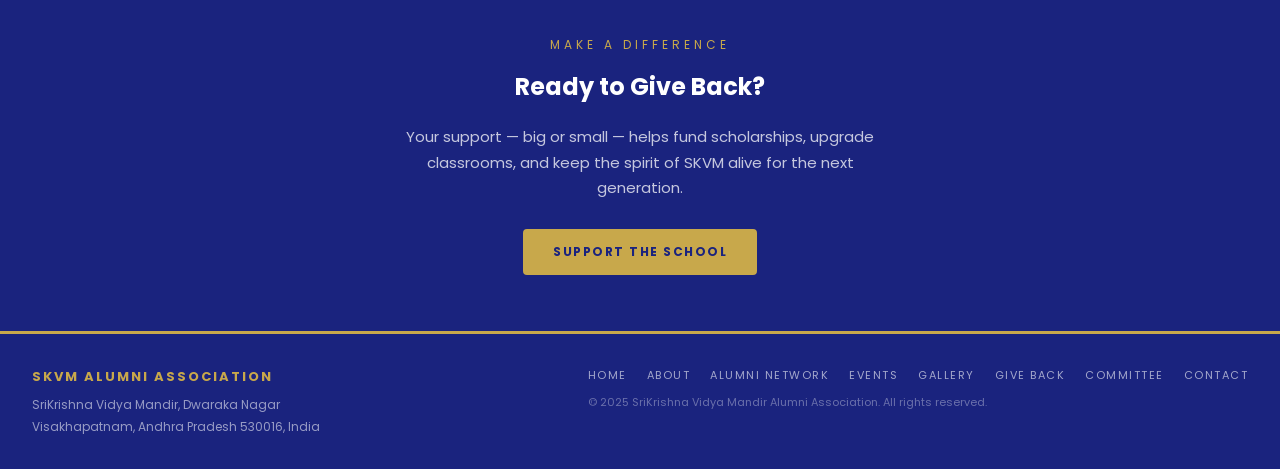
==== commit 2d6327b4: "home page and contact social media account changes." ====
--- a/index.html
+++ b/index.html
@@ -51,8 +51,8 @@
   <section class="hero">
     <img src="assets/logo-hero.png" alt="SKVM Alumni" class="hero__logo">
     <p class="hero__eyebrow">Dwaraka Nagar · Visakhapatnam · Andhra Pradesh</p>
-    <h1 class="hero__title">Srikrishna Vidya Mandir</h1>
-    <p class="hero__subtitle">Alumni Association</p>
+    <h1 class="hero__title">We were schooled here.</h1>
+    <p class="hero__subtitle">We&rsquo;re never really apart.</p>
     <p class="hero__body">
       A community of proud graduates united by shared memories, timeless values, and a deep love for our alma mater.
       Together, we honour the past, celebrate the present, and invest in the future of every student who walks these halls.
--- a/css/style.css
+++ b/css/style.css
@@ -32,7 +32,7 @@
 .navbar {
   background: var(--blue-dark);
   padding: 0 32px;
-  height: 108px;
+  height: 86px;
   display: flex;
   align-items: center;
   justify-content: space-between;
@@ -49,8 +49,8 @@
 }
 
 .navbar__logo {
-  width: 84px;
-  height: 84px;
+  width: 67px;
+  height: 67px;
   border-radius: 50%;
   border: 2px solid var(--gold);
   object-fit: cover;
@@ -223,7 +223,7 @@
     linear-gradient(180deg, rgba(23, 40, 131, 0.72) 0%, rgba(23, 40, 131, 0.32) 45%, rgba(23, 40, 131, 0.55) 100%),
     linear-gradient(rgba(23, 40, 131, 0.38), rgba(23, 40, 131, 0.38)),
     url('../assets/school-building.jpg') center/cover no-repeat #172883;
-  padding: 120px 32px 104px;
+  padding: 72px 32px 104px;
   text-align: center;
   position: relative;
   overflow: hidden;
@@ -248,7 +248,7 @@
 }
 
 .hero__logo {
-  width: clamp(220px, 34vw, 320px);
+  width: clamp(154px, 24vw, 224px);
   height: auto;
   margin: 0 auto 32px;
   display: block;
@@ -266,22 +266,24 @@
 
 .hero__title {
   font-family: 'Poppins', -apple-system, sans-serif;
-  font-size: clamp(30px, 4.6vw, 44px);
-  font-weight: 700;
+  font-size: clamp(40px, 6.2vw, 64px);
+  font-weight: 400;
   color: #fff;
   letter-spacing: 0.5px;
   margin-bottom: 14px;
-  line-height: 1.2;
+  line-height: 1.15;
 }
 
 .hero__subtitle {
   font-family: 'Poppins', -apple-system, sans-serif;
-  font-size: clamp(22px, 2.4vw, 30px);
-  font-weight: 500;
-  letter-spacing: 5px;
-  text-transform: uppercase;
+  font-size: clamp(40px, 6.2vw, 64px);
+  font-weight: 400;
+  font-style: italic;
+  letter-spacing: 0;
+  text-transform: none;
   color: var(--gold);
   margin-bottom: 32px;
+  line-height: 1.15;
 }
 
 .hero__body {
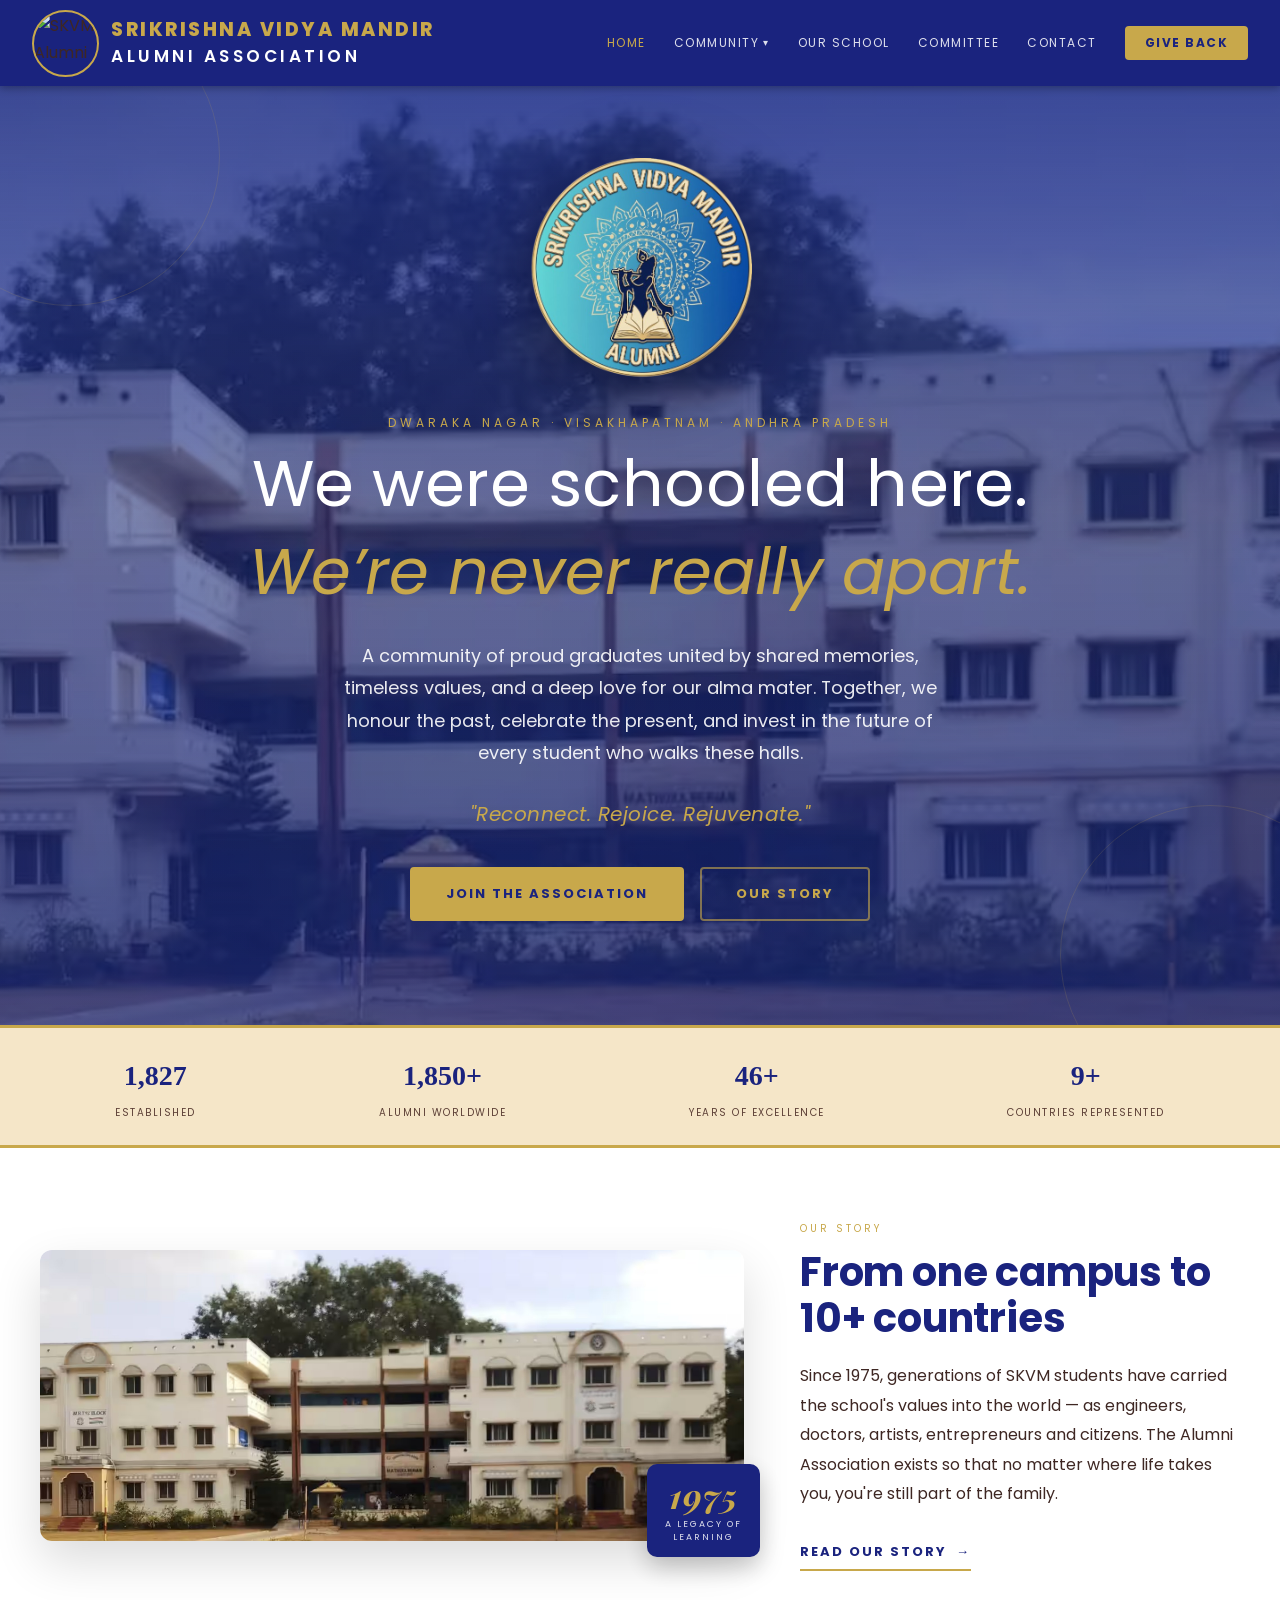
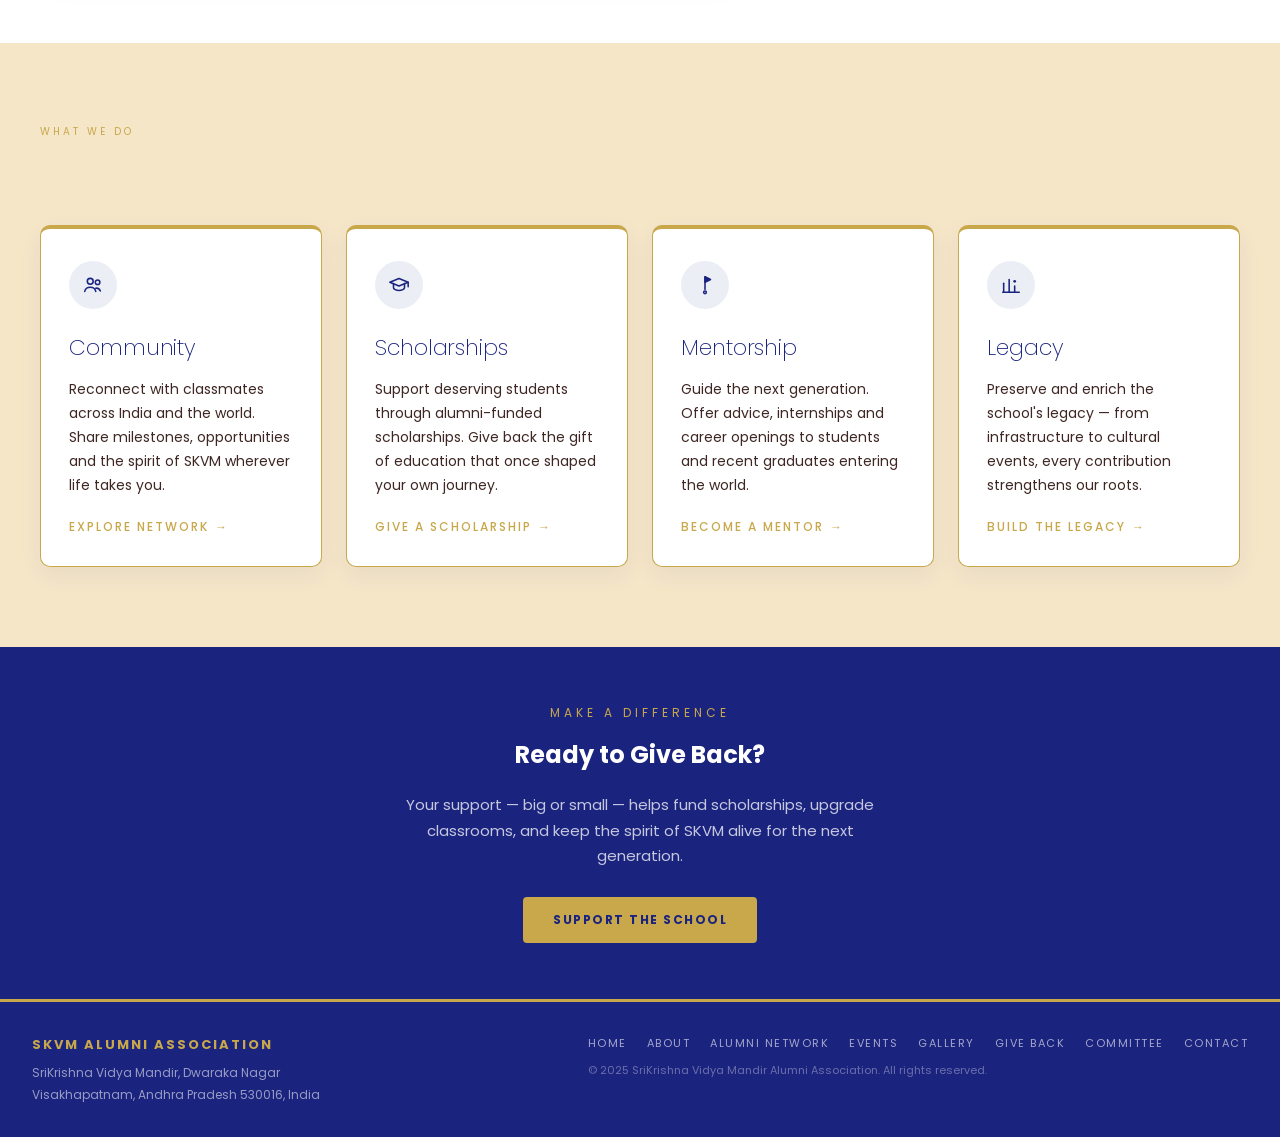
==== commit 83efb3ae: "new design changes." ====
--- a/index.html
+++ b/index.html
@@ -7,7 +7,7 @@
   <meta name="description" content="Official alumni association of Sri T.V.S. Rao SriKrishna Vidya Mandir, Visakhapatnam. Reconnect. Rejoice. Rejuvenate.">
   <link rel="preconnect" href="https://fonts.googleapis.com">
   <link rel="preconnect" href="https://fonts.gstatic.com" crossorigin>
-  <link rel="stylesheet" href="https://fonts.googleapis.com/css2?family=Poppins:ital,wght@0,300;0,400;0,500;0,600;0,700;0,800;1,400;1,600&display=swap">
+  <link rel="stylesheet" href="https://fonts.googleapis.com/css2?family=Poppins:ital,wght@0,200;0,300;0,400;0,500;0,600;0,700;0,800;1,400;1,600&family=Playfair+Display:ital,wght@0,400;0,700;1,400;1,700&display=swap">
   <link rel="stylesheet" href="css/style.css">
 </head>
 <body>
@@ -84,28 +84,204 @@
     </div>
   </div>
 
-  <!-- Feature Cards -->
-  <section class="section section--white">
-    <p class="section__eyebrow" style="text-align:center;" data-anim>What We Do</p>
-    <h2 class="section__title" style="text-align:center; max-width:none;" data-anim>Building Bonds That Last a Lifetime</h2>
-    <div class="cards-grid cards-grid--3" style="max-width:960px; margin:0 auto;" data-anim-stagger="100">
-      <div class="card" style="text-align:center;">
-        <div class="card__icon">🤝</div>
-        <h3 class="card__title">Community</h3>
-        <p class="card__body">Connect with fellow alumni across India and around the world. Share milestones, opportunities, and the spirit of SKVM wherever life takes you.</p>
-      </div>
-      <div class="card" style="text-align:center;">
-        <div class="card__icon">🎓</div>
-        <h3 class="card__title">Scholarships</h3>
-        <p class="card__body">Support deserving students through alumni-funded scholarships. Give back the gift of education that once shaped your own journey.</p>
-      </div>
-      <div class="card" style="text-align:center;">
-        <div class="card__icon">🏫</div>
-        <h3 class="card__title">Legacy</h3>
-        <p class="card__body">Help preserve and enrich the legacy of our beloved school. From infrastructure to cultural events, every contribution strengthens our roots.</p>
+  <!-- Our Story -->
+  <section class="section section--white our-story">
+    <div class="our-story__grid">
+      <div class="our-story__media" data-anim="scale">
+        <img src="assets/school-building.jpg" alt="Sri T.V.S. Rao SriKrishna Vidya Mandir campus">
+        <div class="our-story__badge">
+          <div class="our-story__badge-year">1975</div>
+          <div class="our-story__badge-caption">A Legacy of<br>Learning</div>
+        </div>
+      </div>
+      <div class="our-story__text" data-anim-stagger="90">
+        <p class="section__eyebrow">Our Story</p>
+        <h2 class="our-story__title">From one campus to 10+ countries</h2>
+        <p class="our-story__body">
+          Since 1975, generations of SKVM students have carried the school's values into the world &mdash;
+          as engineers, doctors, artists, entrepreneurs and citizens. The Alumni Association exists so that
+          no matter where life takes you, you're still part of the family.
+        </p>
+        <a href="about.html" class="our-story__link">Read Our Story <span aria-hidden="true">→</span></a>
       </div>
     </div>
   </section>
+
+  <style>
+    .our-story { padding: 72px 32px; }
+    .our-story__grid {
+      max-width: 1200px; margin: 0 auto;
+      display: grid; grid-template-columns: 1.6fr 1fr; gap: 56px;
+      align-items: center;
+    }
+    .our-story__media { position: relative; }
+    .our-story__media img {
+      width: 100%; height: auto; display: block;
+      border-radius: 12px;
+      box-shadow: 0 20px 48px rgba(0,0,0,0.14);
+    }
+    .our-story__badge {
+      position: absolute; right: -16px; bottom: -16px;
+      background: var(--blue-dark); color: var(--gold);
+      padding: 14px 18px; border-radius: 10px;
+      box-shadow: 0 10px 24px rgba(0,0,0,0.22);
+      text-align: center; min-width: 104px;
+    }
+    .our-story__badge-year {
+      font-family: 'Playfair Display', Georgia, serif;
+      font-weight: 700; font-style: italic;
+      font-size: 34px; letter-spacing: 1px; line-height: 1;
+      color: var(--gold);
+    }
+    .our-story__badge-caption {
+      margin-top: 6px;
+      font-size: 9px; letter-spacing: 2px; text-transform: uppercase;
+      color: rgba(255,255,255,0.85); line-height: 1.4;
+    }
+    .our-story__title {
+      color: var(--blue-dark);
+      font-family: 'Poppins', serif; font-weight: 700;
+      font-size: clamp(28px, 3.4vw, 40px);
+      line-height: 1.15; letter-spacing: -0.2px;
+      margin: 12px 0 20px;
+    }
+    .our-story__body {
+      color: var(--brown); font-size: 16px; line-height: 1.85;
+      margin-bottom: 28px;
+    }
+    .our-story__link {
+      display: inline-block;
+      font-family: var(--nav-font); font-size: 13px; font-weight: 700;
+      letter-spacing: 2px; text-transform: uppercase;
+      color: var(--blue-dark);
+      padding-bottom: 6px;
+      border-bottom: 2px solid var(--gold);
+      transition: color 180ms ease, transform 180ms ease;
+    }
+    .our-story__link:hover { color: var(--blue-mid); transform: translateX(4px); }
+    .our-story__link span { margin-left: 4px; }
+    @media (max-width: 820px) {
+      .our-story__grid { grid-template-columns: 1fr; gap: 40px; }
+      .our-story__badge { right: 16px; bottom: -16px; padding: 18px 22px; }
+    }
+  </style>
+
+  <!-- What We Do -->
+  <section class="section section--parchment what-we-do">
+    <div class="what-we-do__inner">
+      <p class="section__eyebrow" data-anim>What We Do</p>
+      <h2 class="what-we-do__title" data-anim>Building bonds that last a lifetime</h2>
+
+      <div class="feature-grid" data-anim-stagger="100">
+        <article class="feature-card">
+          <div class="feature-card__icon" aria-hidden="true">
+            <svg viewBox="0 0 24 24" width="22" height="22" fill="none" stroke="currentColor" stroke-width="1.7" stroke-linecap="round" stroke-linejoin="round">
+              <circle cx="9" cy="8" r="3.2"/>
+              <circle cx="17" cy="9" r="2.5"/>
+              <path d="M3 19c.6-3 3-4.5 6-4.5s5.4 1.5 6 4.5"/>
+              <path d="M15 15.5c2-.3 4 .8 5 3"/>
+            </svg>
+          </div>
+          <h3 class="feature-card__title">Community</h3>
+          <p class="feature-card__body">Reconnect with classmates across India and the world. Share milestones, opportunities and the spirit of SKVM wherever life takes you.</p>
+          <a href="alumni-network.html" class="feature-card__link">Explore Network <span aria-hidden="true">→</span></a>
+        </article>
+
+        <article class="feature-card">
+          <div class="feature-card__icon" aria-hidden="true">
+            <svg viewBox="0 0 24 24" width="22" height="22" fill="none" stroke="currentColor" stroke-width="1.7" stroke-linecap="round" stroke-linejoin="round">
+              <path d="M2 9l10-4 10 4-10 4z"/>
+              <path d="M6 10.5V15c0 1.5 3 3 6 3s6-1.5 6-3v-4.5"/>
+              <path d="M22 9v5"/>
+            </svg>
+          </div>
+          <h3 class="feature-card__title">Scholarships</h3>
+          <p class="feature-card__body">Support deserving students through alumni-funded scholarships. Give back the gift of education that once shaped your own journey.</p>
+          <a href="give-back.html" class="feature-card__link">Give a Scholarship <span aria-hidden="true">→</span></a>
+        </article>
+
+        <article class="feature-card">
+          <div class="feature-card__icon" aria-hidden="true">
+            <svg viewBox="0 0 24 24" width="22" height="22" fill="none" stroke="currentColor" stroke-width="1.7" stroke-linecap="round" stroke-linejoin="round">
+              <path d="M12 3v14"/>
+              <path d="M12 3l6 3-6 3z" fill="currentColor"/>
+              <circle cx="12" cy="20" r="1.5"/>
+            </svg>
+          </div>
+          <h3 class="feature-card__title">Mentorship</h3>
+          <p class="feature-card__body">Guide the next generation. Offer advice, internships and career openings to students and recent graduates entering the world.</p>
+          <a href="contact.html" class="feature-card__link">Become a Mentor <span aria-hidden="true">→</span></a>
+        </article>
+
+        <article class="feature-card">
+          <div class="feature-card__icon" aria-hidden="true">
+            <svg viewBox="0 0 24 24" width="22" height="22" fill="none" stroke="currentColor" stroke-width="1.7" stroke-linecap="round" stroke-linejoin="round">
+              <path d="M4 20V10"/><path d="M10 20V6"/><path d="M16 20V13"/><path d="M3 20h18"/>
+              <circle cx="16" cy="8" r="1.5" fill="currentColor" stroke="none"/>
+            </svg>
+          </div>
+          <h3 class="feature-card__title">Legacy</h3>
+          <p class="feature-card__body">Preserve and enrich the school's legacy &mdash; from infrastructure to cultural events, every contribution strengthens our roots.</p>
+          <a href="give-back.html" class="feature-card__link">Build the Legacy <span aria-hidden="true">→</span></a>
+        </article>
+      </div>
+    </div>
+  </section>
+
+  <style>
+    .what-we-do { padding: 80px 32px; }
+    .what-we-do__inner { max-width: 1200px; margin: 0 auto; }
+    .what-we-do__title {
+      color: var(--blue-dark);
+      font-family: 'Poppins', serif; font-weight: 400;
+      font-size: clamp(18px, 2.4vw, 29px);
+      line-height: 1.15; letter-spacing: -0.3px;
+      margin: 8px 0 40px;
+      max-width: 720px;
+    }
+    .feature-grid {
+      display: grid; grid-template-columns: repeat(4, 1fr); gap: 24px;
+    }
+    @media (max-width: 1000px) { .feature-grid { grid-template-columns: repeat(2, 1fr); } }
+    @media (max-width: 560px)  { .feature-grid { grid-template-columns: 1fr; } }
+    .feature-card {
+      position: relative;
+      background: #fff; border-radius: 10px;
+      padding: 32px 28px 28px;
+      display: flex; flex-direction: column;
+      border: 1.5px solid var(--gold);
+      border-top-width: 4.5px;
+      box-shadow: 0 8px 24px rgba(23, 40, 131, 0.06);
+      transition: transform 200ms ease, box-shadow 200ms ease;
+    }
+    .feature-card:hover { transform: translateY(-4px); box-shadow: 0 16px 36px rgba(23, 40, 131, 0.12); }
+    .feature-card__icon {
+      width: 48px; height: 48px; border-radius: 50%;
+      background: rgba(23, 40, 131, 0.08); color: var(--blue-dark);
+      display: flex; align-items: center; justify-content: center;
+      margin-bottom: 20px;
+    }
+    .feature-card__title {
+      font-family: 'Poppins', serif; font-weight: 200;
+      color: var(--blue-dark);
+      font-size: 22px; letter-spacing: -0.1px;
+      margin-bottom: 12px;
+    }
+    .feature-card__body {
+      color: var(--brown); font-size: 14px; line-height: 1.7;
+      margin-bottom: 20px;
+      flex: 1;
+    }
+    .feature-card__link {
+      font-family: var(--nav-font); font-size: 12px; font-weight: 500;
+      letter-spacing: 2px; text-transform: uppercase;
+      color: var(--gold);
+      transition: color 180ms ease, transform 180ms ease;
+      display: inline-flex; align-items: center; gap: 6px;
+      align-self: flex-start;
+    }
+    .feature-card__link:hover { color: #b4922f; transform: translateX(4px); }
+  </style>
 
   <!-- Call to Action Banner -->
   <section class="section section--navy" style="text-align:center;" data-anim-stagger="80">
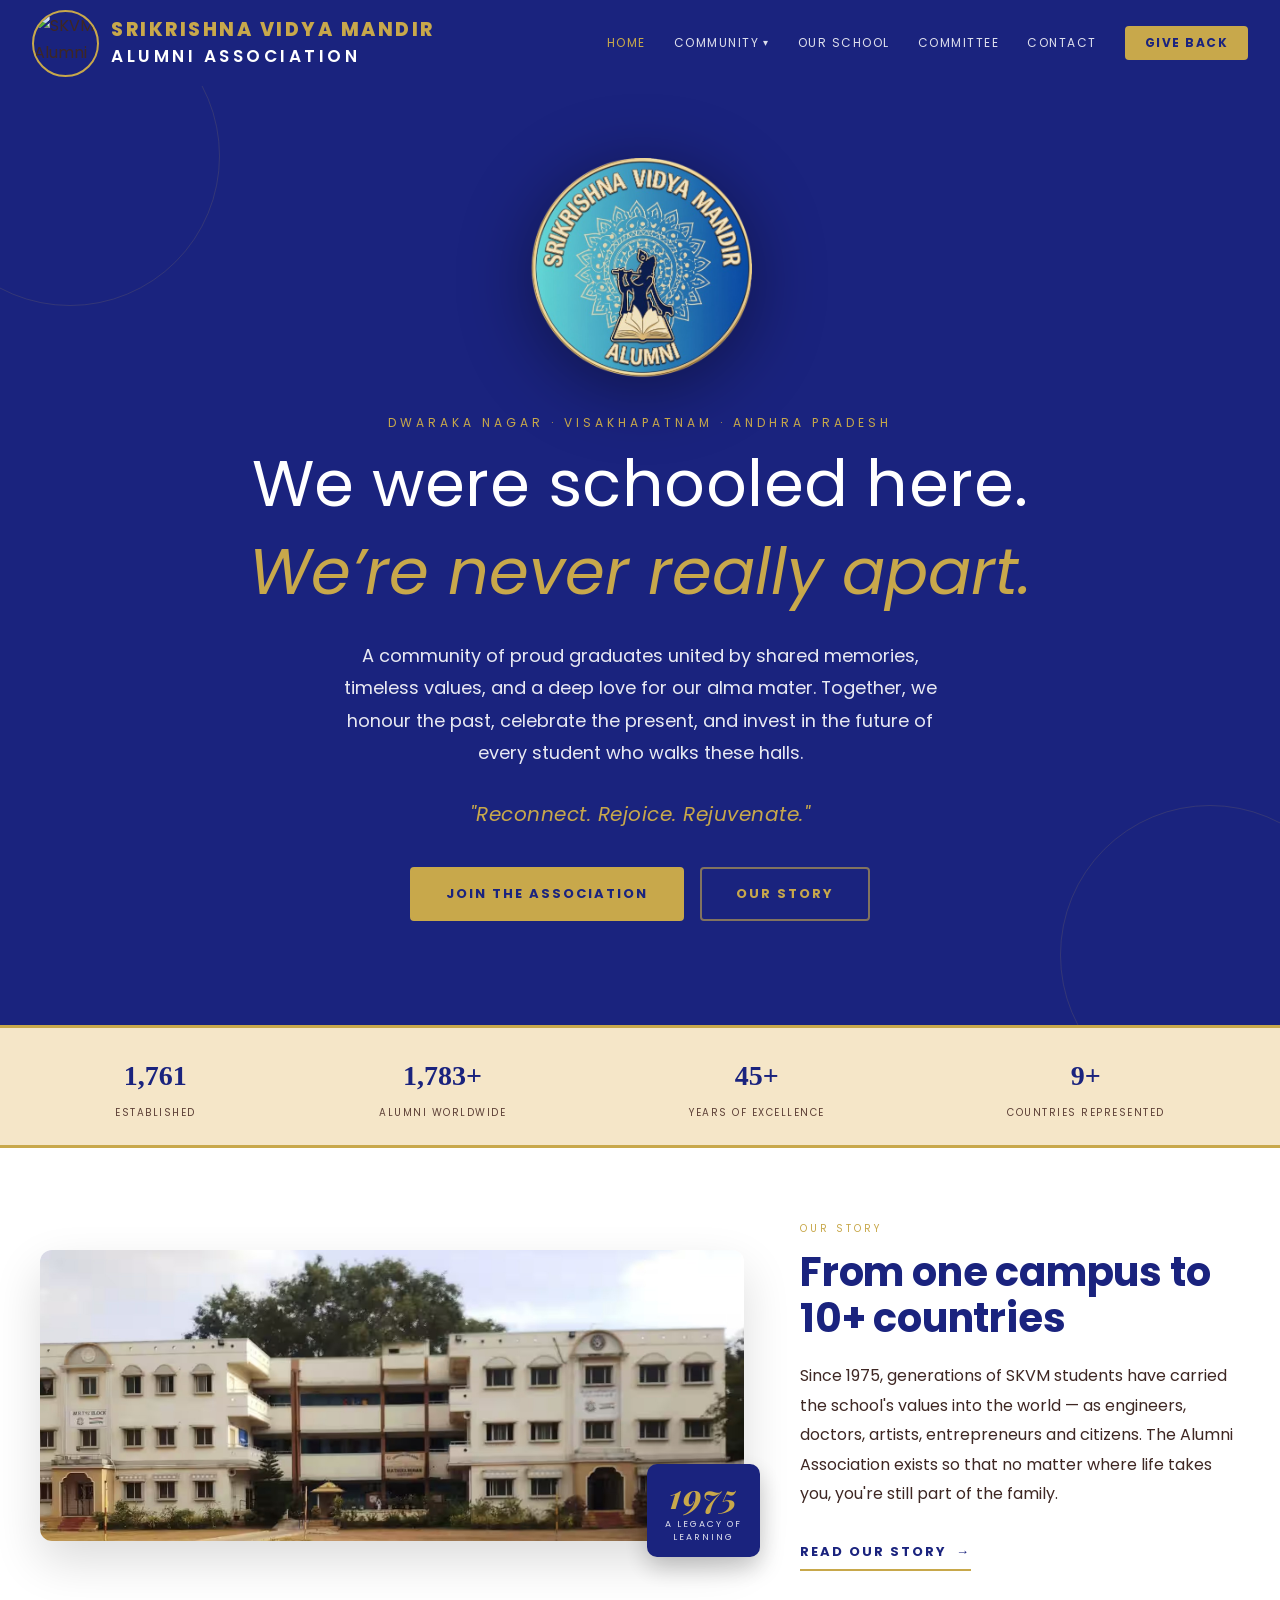
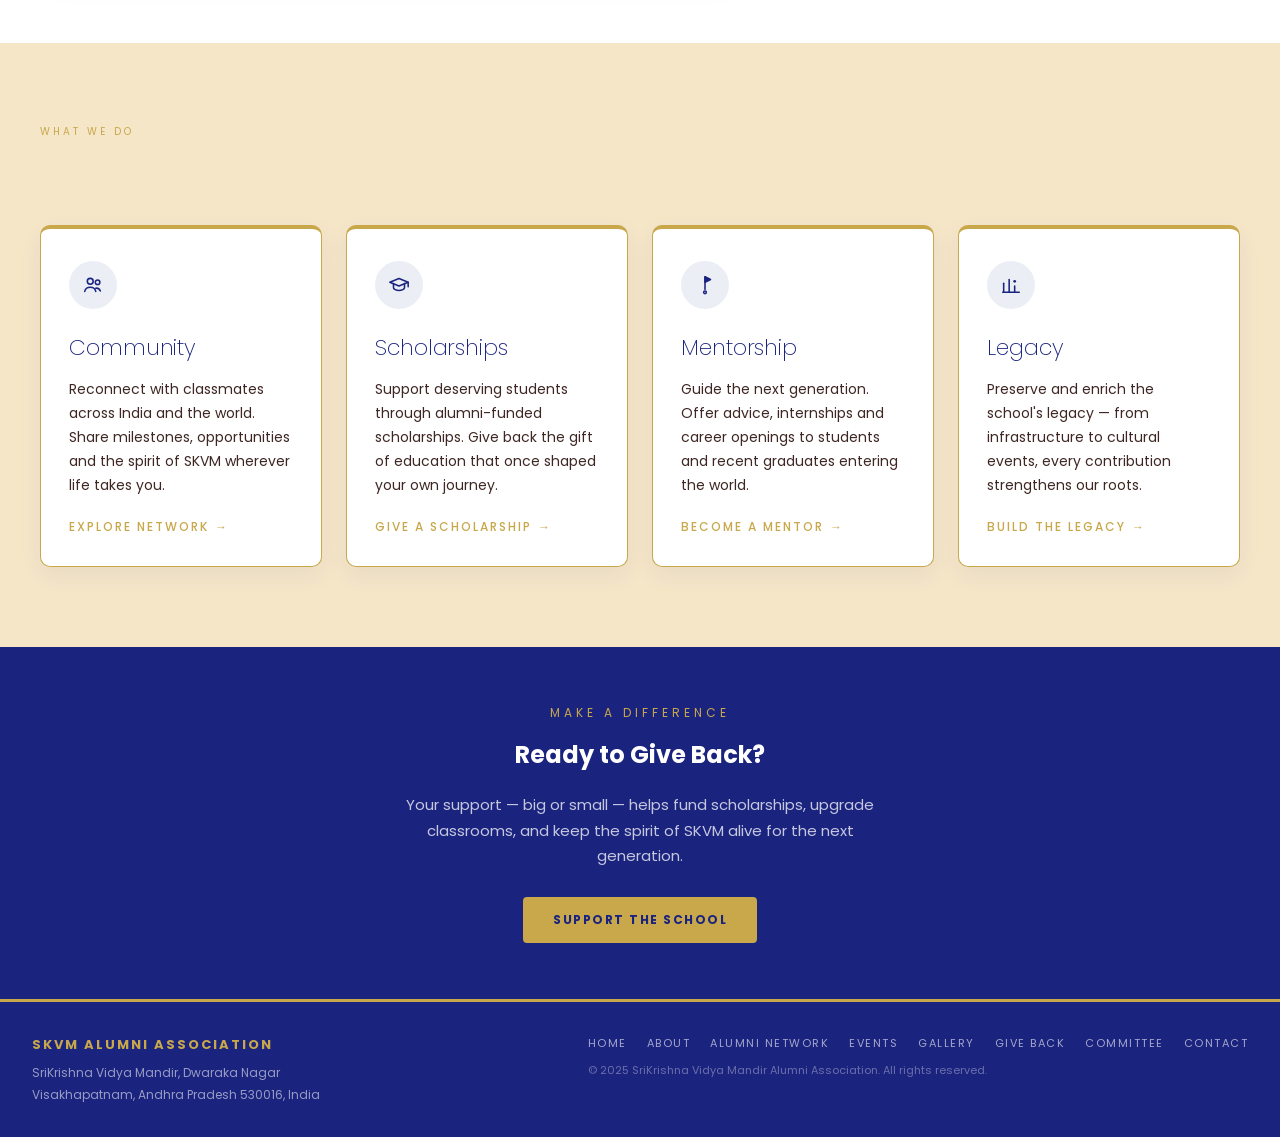
==== commit 2c31a318: "added photos." ====
--- a/index.html
+++ b/index.html
@@ -10,17 +10,17 @@
   <link rel="stylesheet" href="https://fonts.googleapis.com/css2?family=Poppins:ital,wght@0,200;0,300;0,400;0,500;0,600;0,700;0,800;1,400;1,600&family=Playfair+Display:ital,wght@0,400;0,700;1,400;1,700&display=swap">
   <link rel="stylesheet" href="css/style.css">
 </head>
-<body>
+<body class="home">
 
   <!-- Navbar -->
   <nav class="navbar">
-    <div class="navbar__brand">
+    <a href="index.html" class="navbar__brand">
       <img src="assets/logo.png" alt="SKVM Alumni Logo" class="navbar__logo">
       <div class="navbar__title">
         <span class="navbar__title-main">Srikrishna Vidya Mandir</span>
         <span class="navbar__title-sub">Alumni Association</span>
       </div>
-    </div>
+    </a>
     <input type="checkbox" id="nav-toggle" class="navbar__toggle" hidden>
     <label for="nav-toggle" class="navbar__hamburger" aria-label="Menu">
       <span></span><span></span><span></span>
--- a/css/style.css
+++ b/css/style.css
@@ -39,6 +39,13 @@
   position: sticky;
   top: 0;
   z-index: 100;
+  box-shadow: none;
+  transition: box-shadow 0.25s ease;
+}
+
+/* Drop the shadow at the top so the navbar sits flush with the hero,
+   and bring it back on scroll. */
+.navbar--scrolled {
   box-shadow: 0 2px 8px rgba(0,0,0,0.3);
 }
 
@@ -46,6 +53,8 @@
   display: flex;
   align-items: center;
   gap: 12px;
+  text-decoration: none;
+  color: inherit;
 }
 
 .navbar__logo {
@@ -219,10 +228,7 @@
 
 /* ── Page Hero ── */
 .hero {
-  background:
-    linear-gradient(180deg, rgba(23, 40, 131, 0.72) 0%, rgba(23, 40, 131, 0.32) 45%, rgba(23, 40, 131, 0.55) 100%),
-    linear-gradient(rgba(23, 40, 131, 0.38), rgba(23, 40, 131, 0.38)),
-    url('../assets/school-building.jpg') center/cover no-repeat #172883;
+  background: var(--blue-dark);
   padding: 72px 32px 104px;
   text-align: center;
   position: relative;
@@ -316,7 +322,7 @@
 
 /* Page sub-hero (inner pages) */
 .page-hero {
-  background: linear-gradient(90deg, var(--blue-mid) 0%, var(--blue-dark) 100%);
+  background: var(--blue-dark);
   padding: 48px 32px;
   text-align: center;
   position: relative;
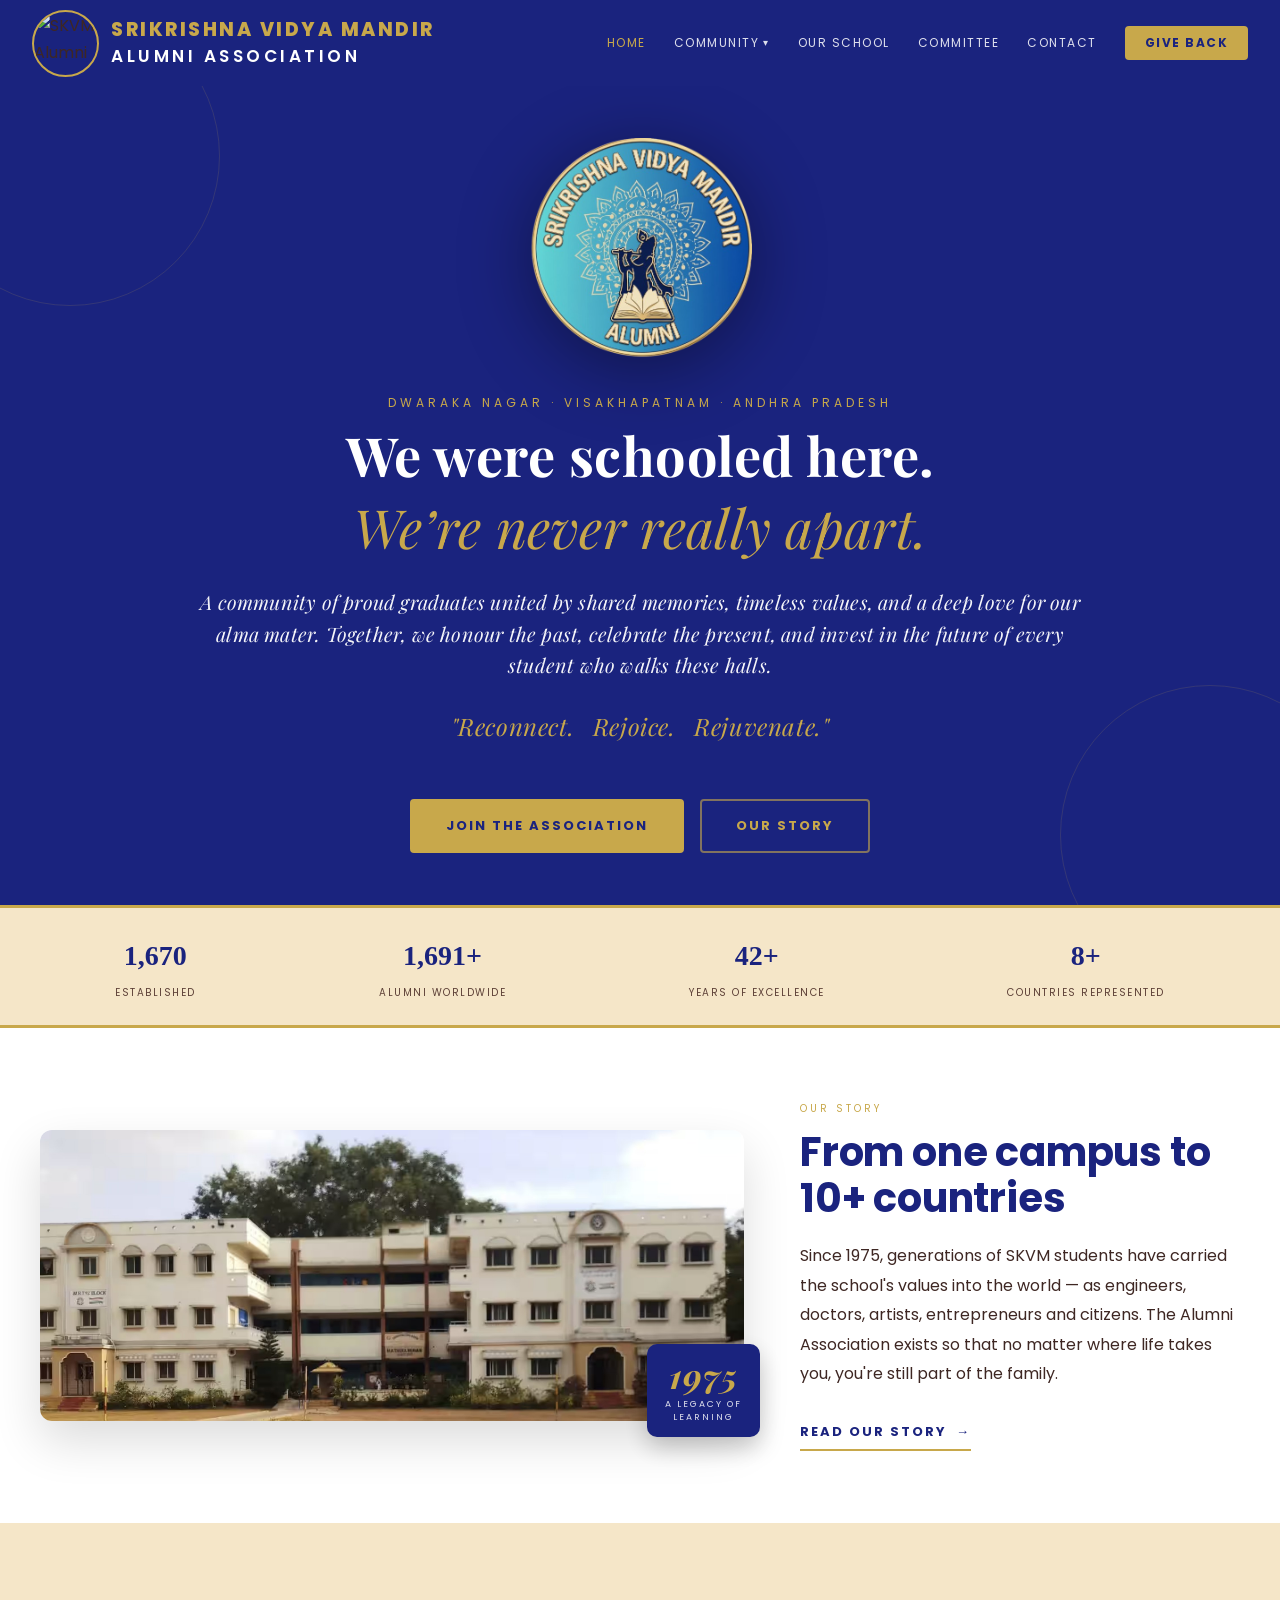
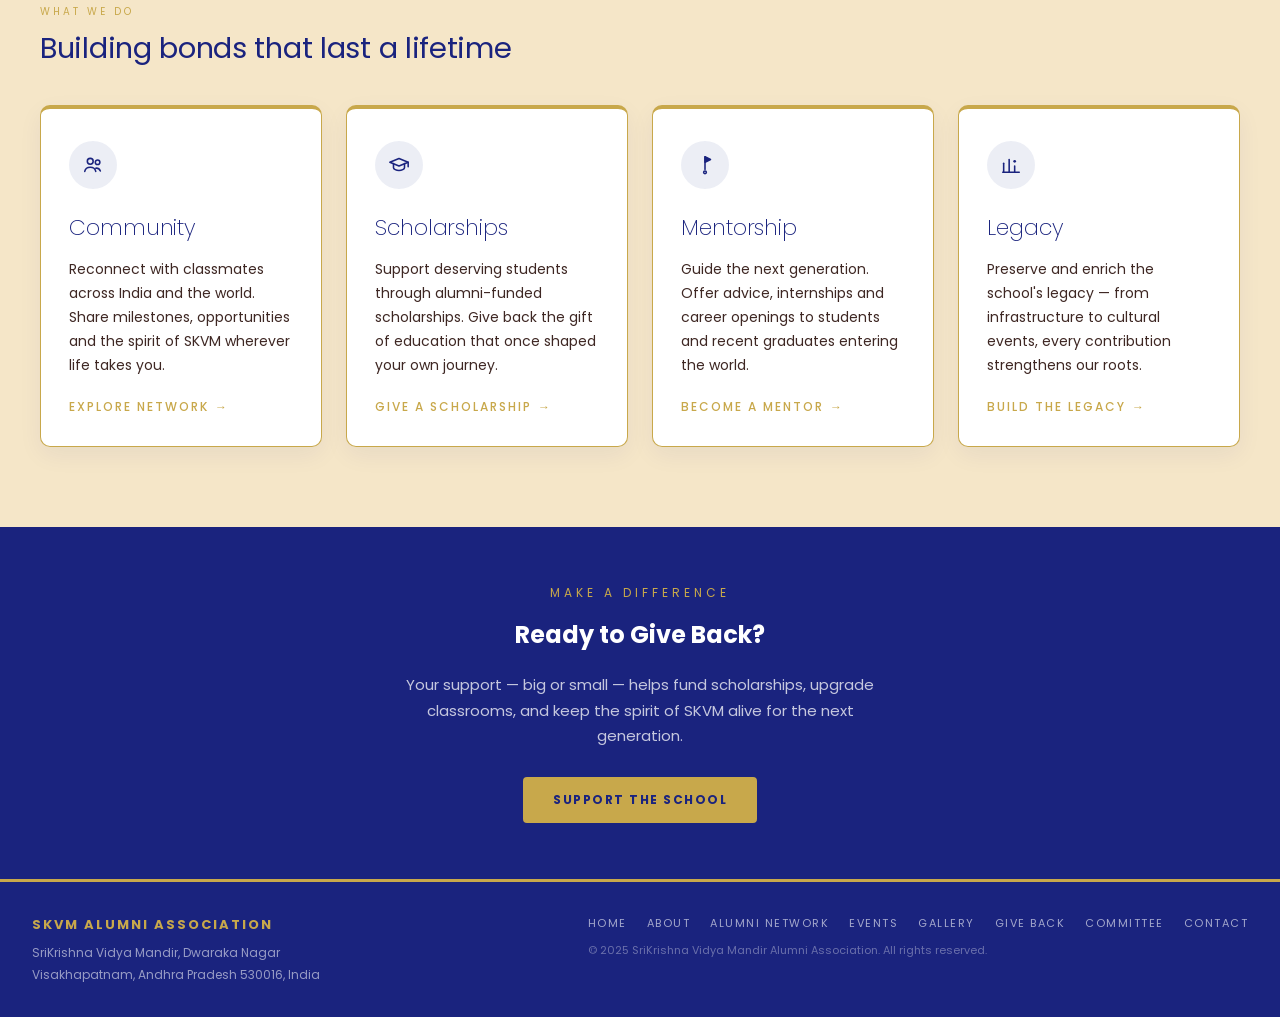
==== commit 4d2c5125: "style changes" ====
--- a/index.html
+++ b/index.html
@@ -7,7 +7,7 @@
   <meta name="description" content="Official alumni association of Sri T.V.S. Rao SriKrishna Vidya Mandir, Visakhapatnam. Reconnect. Rejoice. Rejuvenate.">
   <link rel="preconnect" href="https://fonts.googleapis.com">
   <link rel="preconnect" href="https://fonts.gstatic.com" crossorigin>
-  <link rel="stylesheet" href="https://fonts.googleapis.com/css2?family=Poppins:ital,wght@0,200;0,300;0,400;0,500;0,600;0,700;0,800;1,400;1,600&family=Playfair+Display:ital,wght@0,400;0,700;1,400;1,700&display=swap">
+  <link rel="stylesheet" href="https://fonts.googleapis.com/css2?family=Poppins:ital,wght@0,200;0,300;0,400;0,500;0,600;0,700;0,800;1,400;1,600&family=Playfair+Display:ital,wght@0,400;0,700;1,400;1,700&family=Dancing+Script:wght@400;500;600;700&display=swap">
   <link rel="stylesheet" href="css/style.css">
 </head>
 <body class="home">
--- a/css/style.css
+++ b/css/style.css
@@ -38,7 +38,7 @@
   justify-content: space-between;
   position: sticky;
   top: 0;
-  z-index: 100;
+  z-index: 1000;
   box-shadow: none;
   transition: box-shadow 0.25s ease;
 }
@@ -229,7 +229,7 @@
 /* ── Page Hero ── */
 .hero {
   background: var(--blue-dark);
-  padding: 72px 32px 104px;
+  padding: 52px 32px 52px;
   text-align: center;
   position: relative;
   overflow: hidden;
@@ -271,41 +271,64 @@
 }
 
 .hero__title {
-  font-family: 'Poppins', -apple-system, sans-serif;
-  font-size: clamp(40px, 6.2vw, 64px);
-  font-weight: 400;
+  font-family: 'Playfair Display', 'Cormorant Garamond', Georgia, 'Times New Roman', serif;
+  font-size: clamp(34px, 5.3vw, 54px);
+  font-weight: 700;
   color: #fff;
   letter-spacing: 0.5px;
-  margin-bottom: 14px;
-  line-height: 1.15;
+  margin-bottom: 13px;
+  line-height: 1.04;
 }
 
 .hero__subtitle {
-  font-family: 'Poppins', -apple-system, sans-serif;
-  font-size: clamp(40px, 6.2vw, 64px);
+  font-family: 'Playfair Display', 'Cormorant Garamond', Georgia, 'Times New Roman', serif;
+  font-size: clamp(34px, 5.3vw, 54px);
   font-weight: 400;
   font-style: italic;
-  letter-spacing: 0;
+  letter-spacing: 0.3px;
   text-transform: none;
   color: var(--gold);
-  margin-bottom: 32px;
+  margin-bottom: 29px;
   line-height: 1.15;
 }
 
 .hero__body {
-  color: rgba(255,255,255,0.9);
-  font-size: clamp(15px, 1.4vw, 18px);
-  max-width: 620px;
-  margin: 0 auto 28px;
-  line-height: 1.8;
+  font-family: 'Playfair Display', 'Cormorant Garamond', Georgia, 'Times New Roman', serif;
+  font-weight: 400;
+  font-style: italic;
+  color: rgba(255,255,255,0.95);
+  font-size: clamp(16px, 1.55vw, 20px);
+  max-width: 900px;
+  margin: 0 auto 25px;
+  line-height: 1.58;
+  letter-spacing: 0.2px;
+  opacity: 0;
+  transform: translateY(8px);
+  animation: hero-body-in 1400ms cubic-bezier(.22,.61,.36,1) 300ms forwards;
+}
+
+@keyframes hero-body-in {
+  to { opacity: 1; transform: translateY(0); }
+}
+
+@media (prefers-reduced-motion: reduce) {
+  .hero__body {
+    animation: none;
+    opacity: 1;
+    transform: none;
+  }
 }
 
 .hero__tagline {
+  font-family: 'Playfair Display', 'Cormorant Garamond', Georgia, 'Times New Roman', serif;
+  font-weight: 400;
   font-style: italic;
   color: var(--gold);
-  font-size: clamp(17px, 1.6vw, 20px);
-  margin-bottom: 36px;
-  letter-spacing: 0.5px;
+  font-size: clamp(19px, 1.9vw, 24px);
+  margin-top: 12px;
+  margin-bottom: 52px;
+  letter-spacing: 0.6px;
+  word-spacing: 0.5em;
 }
 
 .hero__actions {
@@ -323,7 +346,7 @@
 /* Page sub-hero (inner pages) */
 .page-hero {
   background: var(--blue-dark);
-  padding: 48px 32px;
+  padding: 35px 32px;
   text-align: center;
   position: relative;
   overflow: hidden;
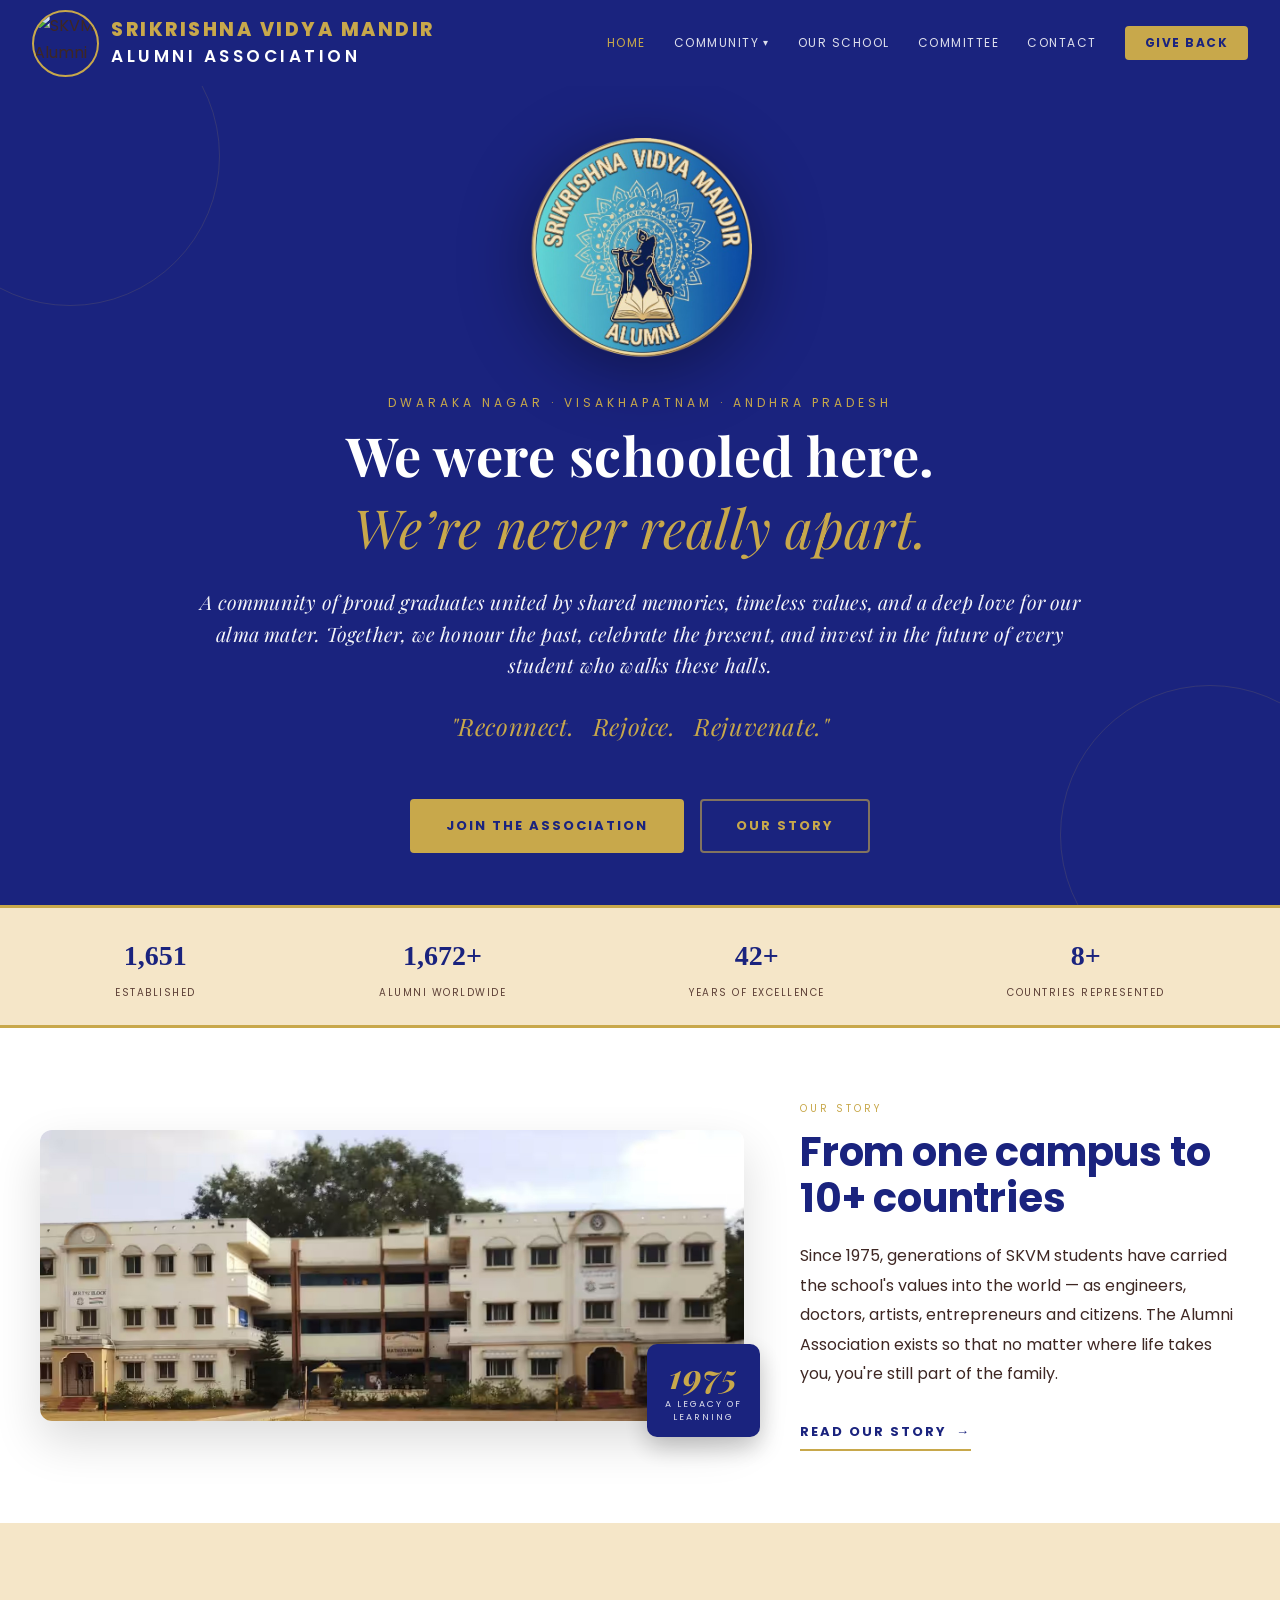
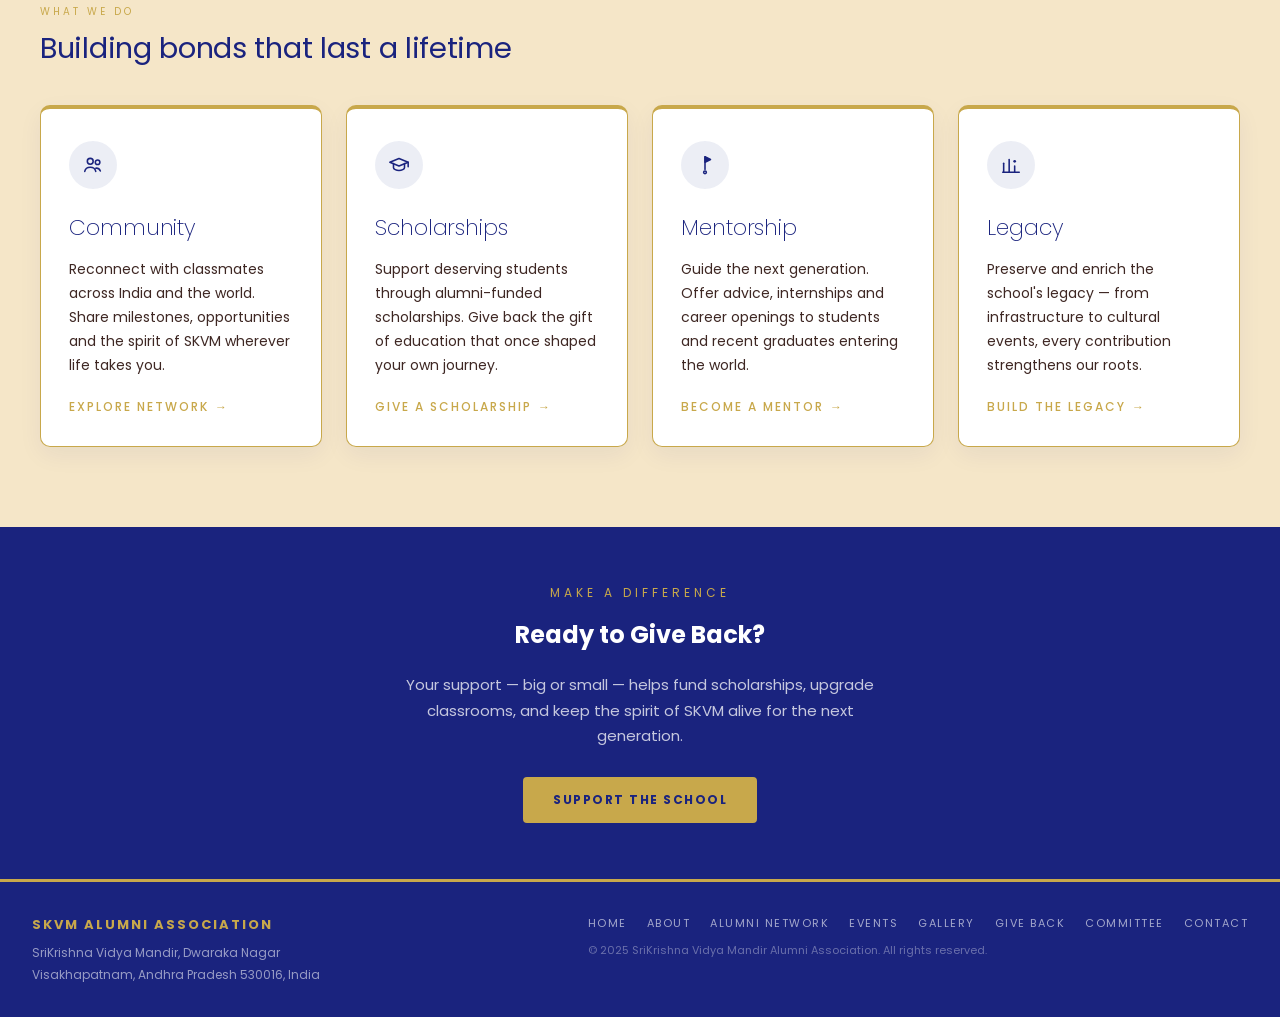
==== commit 71b032e8: "added favicon" ====
--- a/index.html
+++ b/index.html
@@ -5,6 +5,8 @@
   <meta name="viewport" content="width=device-width, initial-scale=1.0">
   <title>SKVM Alumni Association | SriKrishna Vidya Mandir</title>
   <meta name="description" content="Official alumni association of Sri T.V.S. Rao SriKrishna Vidya Mandir, Visakhapatnam. Reconnect. Rejoice. Rejuvenate.">
+  <link rel="icon" type="image/png" href="assets/logo.png">
+  <link rel="apple-touch-icon" href="assets/logo.png">
   <link rel="preconnect" href="https://fonts.googleapis.com">
   <link rel="preconnect" href="https://fonts.gstatic.com" crossorigin>
   <link rel="stylesheet" href="https://fonts.googleapis.com/css2?family=Poppins:ital,wght@0,200;0,300;0,400;0,500;0,600;0,700;0,800;1,400;1,600&family=Playfair+Display:ital,wght@0,400;0,700;1,400;1,700&family=Dancing+Script:wght@400;500;600;700&display=swap">
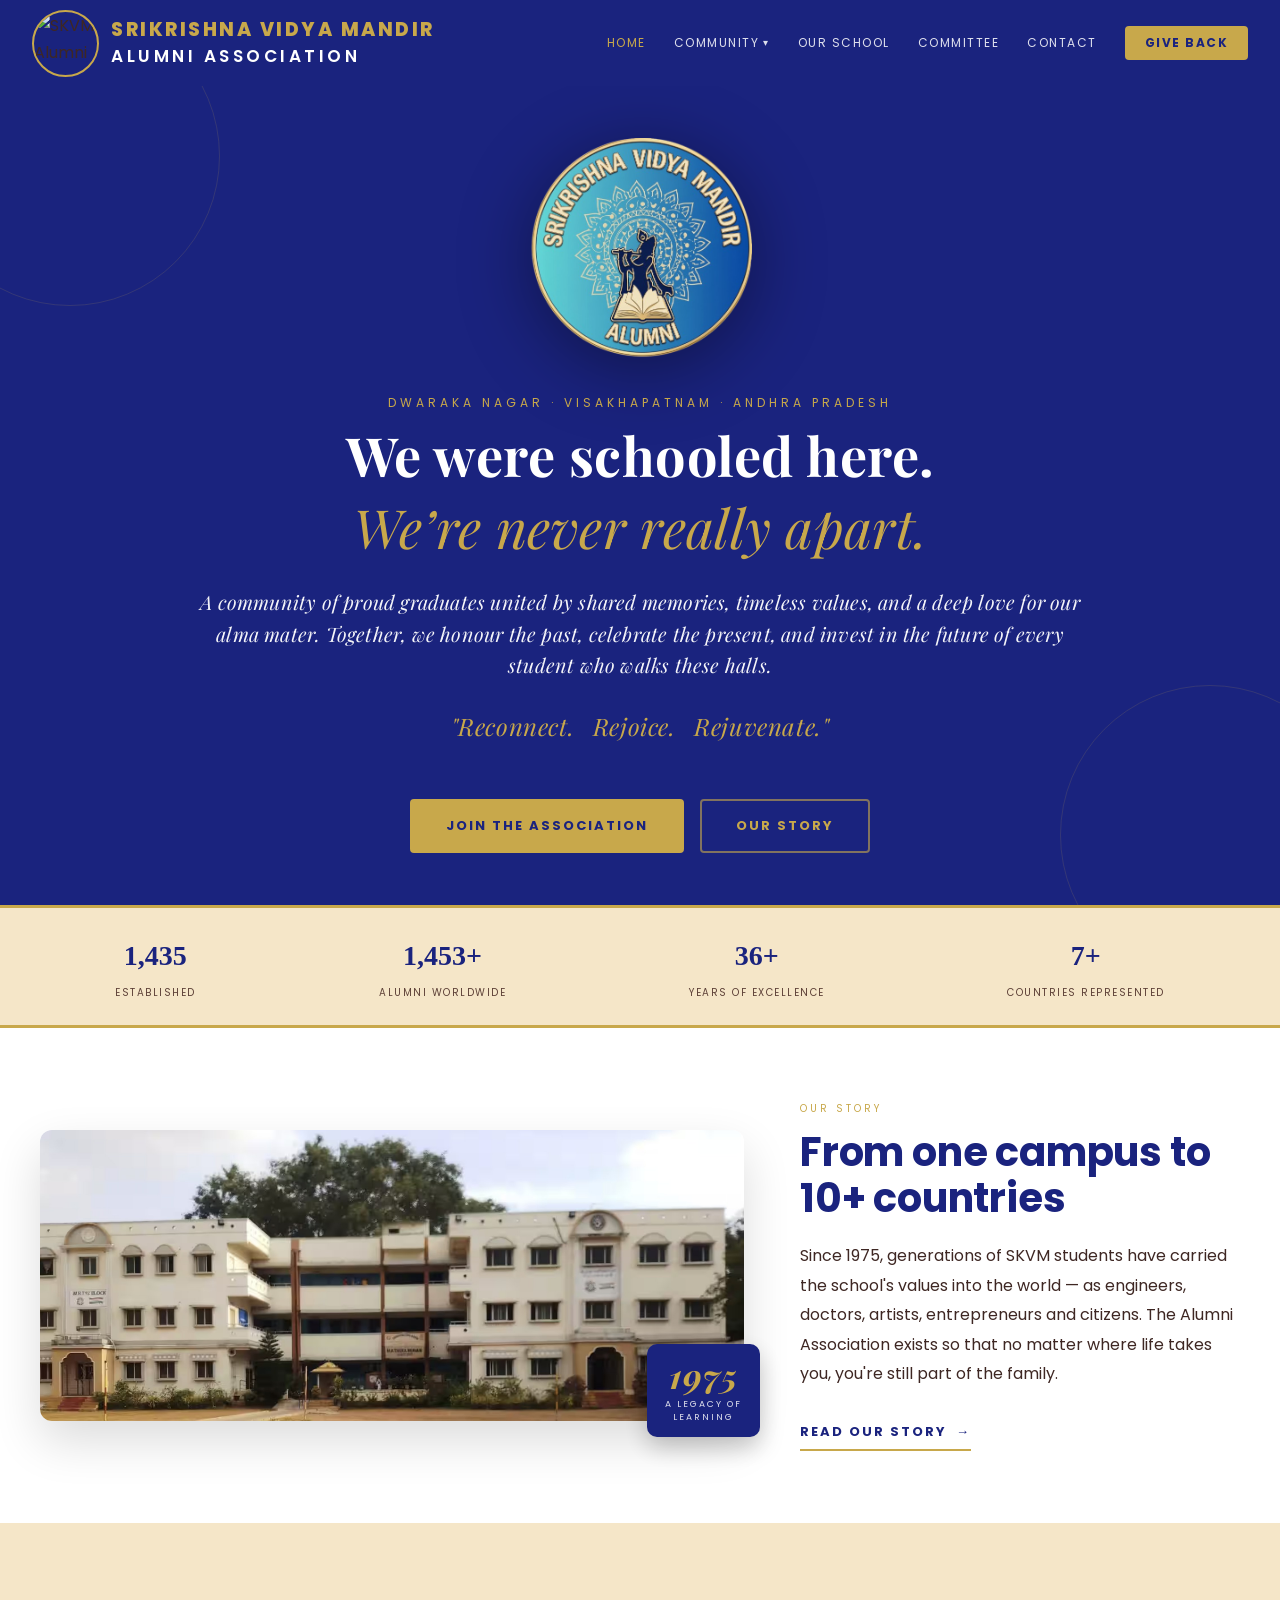
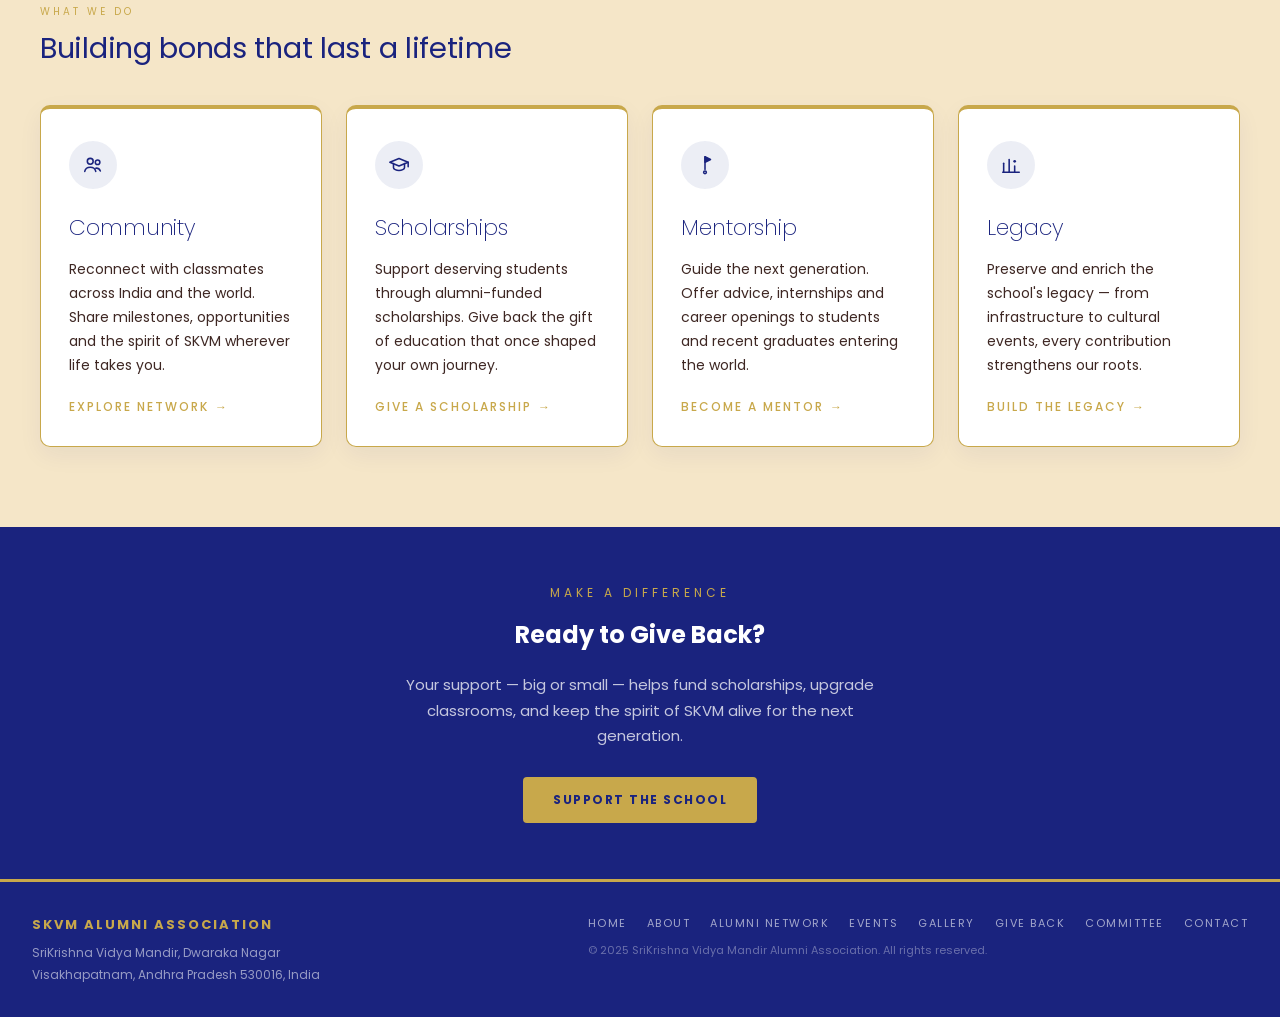
==== commit 2bed6d61: "launch popup" ====
--- a/index.html
+++ b/index.html
@@ -320,5 +320,29 @@
   </footer>
 
   <script src="assets/animate.js" defer></script>
+
+  <!-- Alumni Network welcome popup (home page: shows on every visit).
+       Toggle from assets/site-config.js (or ?popup=1 in URL for a one-off preview). -->
+  <script src="assets/site-config.js"></script>
+  <script>
+    if (window.SKVM_CONFIG && window.SKVM_CONFIG.popupEnabled) {
+      window.SKVM_FORCE_SHOW = true;
+      fetch('assets/launch-popup.html')
+        .then(function (r) { return r.text(); })
+        .then(function (html) {
+          var wrap = document.createElement('div');
+          wrap.innerHTML = html;
+          var scripts = wrap.querySelectorAll('script');
+          scripts.forEach(function (s) { s.parentNode.removeChild(s); });
+          document.body.appendChild(wrap);
+          scripts.forEach(function (s) {
+            var n = document.createElement('script');
+            n.text = s.textContent;
+            document.body.appendChild(n);
+          });
+        })
+        .catch(function () {});
+    }
+  </script>
 </body>
 </html>
